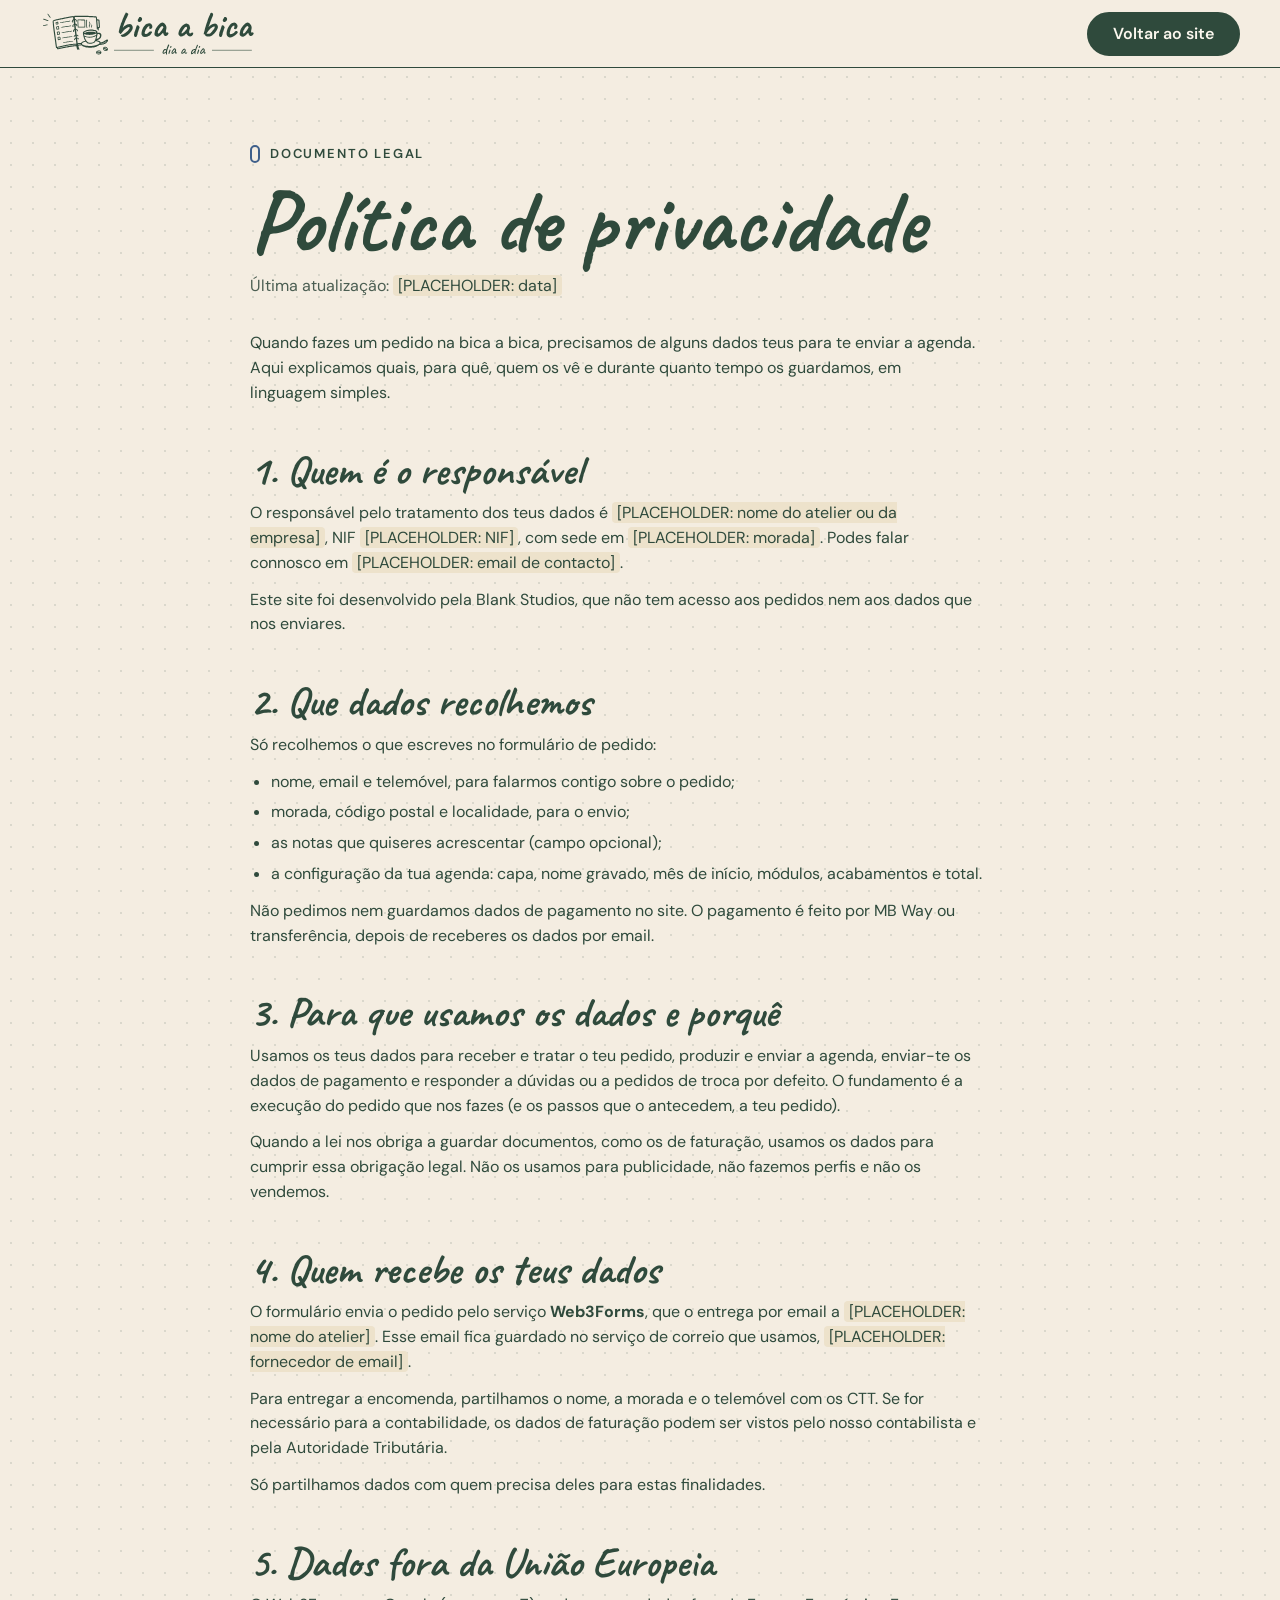
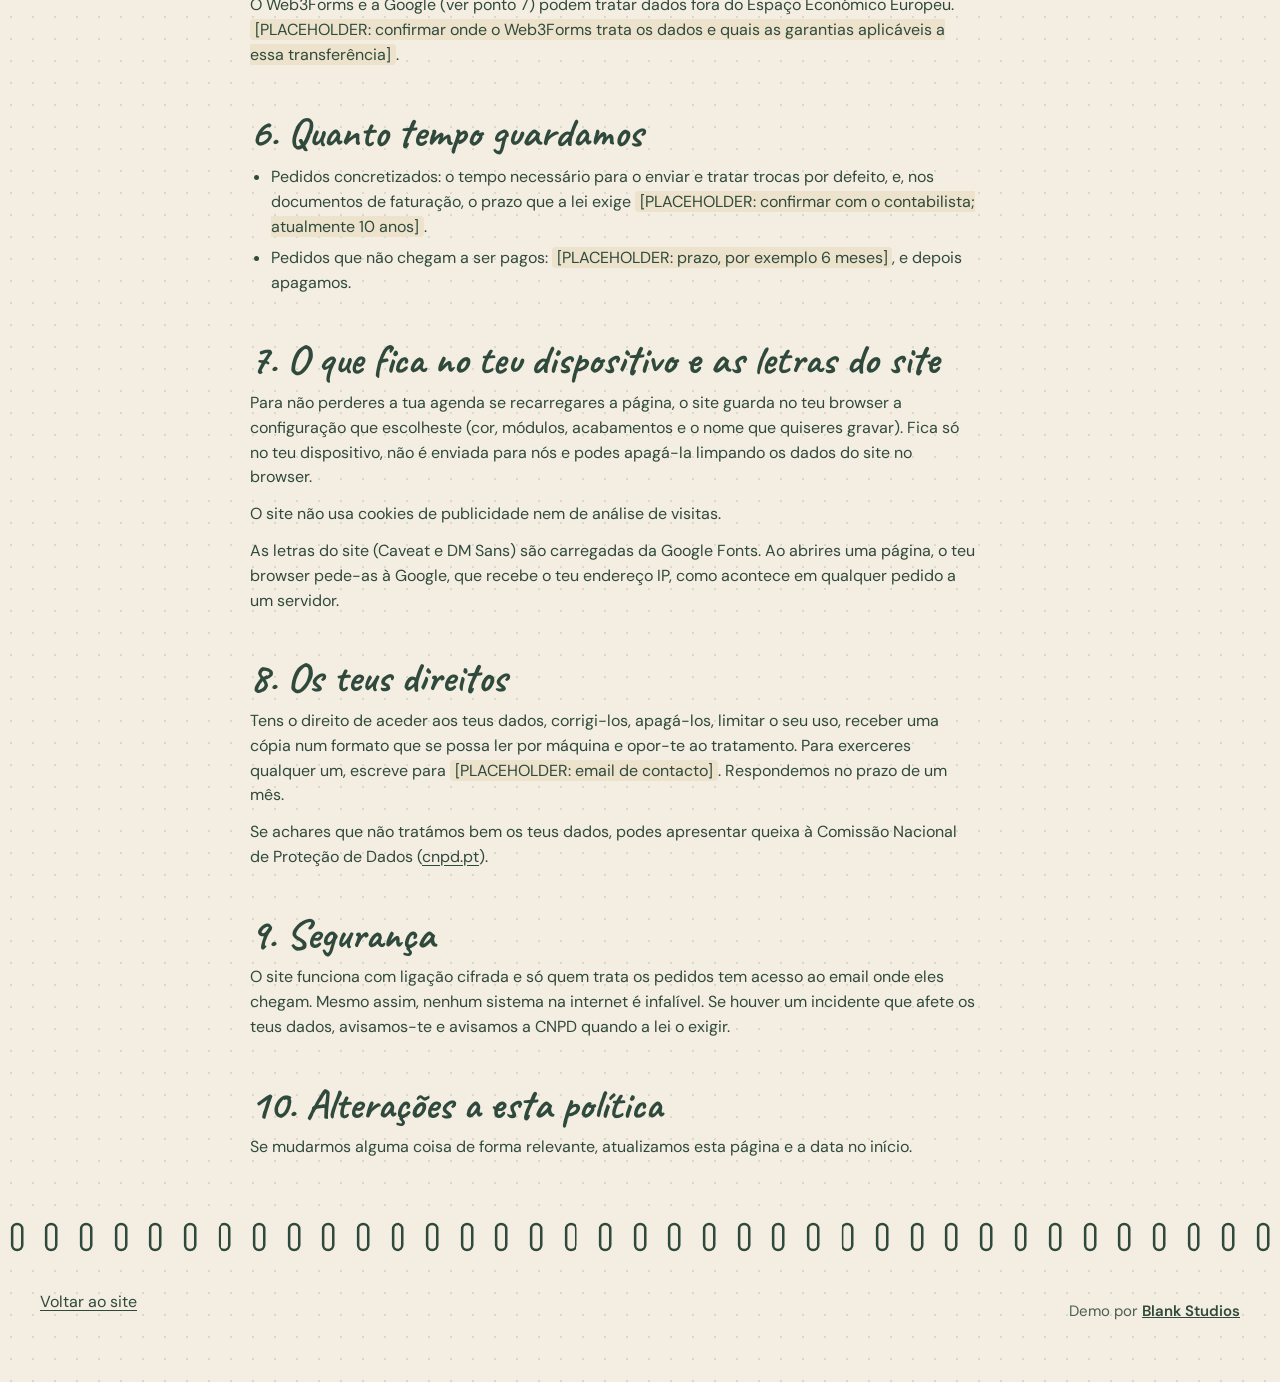
==== privacidade.html @ 6bd99d53 "Política de privacidade (página própria) e aviso no formulário Co-Authored-By: Claude Sonnet 5.5 <no" ====
<!doctype html>
<html lang="pt-PT">
<head>
  <meta charset="utf-8">
  <meta name="viewport" content="width=device-width, initial-scale=1">
  <title>Política de privacidade — bica a bica</title>
  <meta name="description" content="Como a bica a bica trata os teus dados pessoais quando fazes um pedido.">
  <meta name="theme-color" content="#F4EDE1">
  <link rel="icon" href="assets/favicon.svg" type="image/svg+xml">
  <link rel="preconnect" href="https://fonts.googleapis.com">
  <link rel="preconnect" href="https://fonts.gstatic.com" crossorigin>
  <link href="https://fonts.googleapis.com/css2?family=Caveat:wght@500;600;700&family=DM+Sans:wght@400;500;600;700&display=swap" rel="stylesheet">
  <link rel="stylesheet" href="styles.css">
</head>
<body>
  <a class="skip" href="#main">Saltar para o conteúdo</a>

  <header class="nav">
    <div class="wrap nav__in">
      <a class="logo" href="index.html" aria-label="bica a bica, página inicial"><img class="logo__img" src="assets/logo-horizontal.svg" alt="" width="215" height="56"><span class="logo__text" aria-hidden="true">bica a bica</span></a>
      <a class="btn btn--ink nav__cta" href="index.html" style="margin-left:auto">Voltar ao site</a>
    </div>
  </header>

  <main id="main" class="wrap doc">
    <p class="kicker">Documento legal</p>
    <h1>Política de privacidade</h1>
    <p class="meta">Última atualização: <mark class="ph">[PLACEHOLDER: data]</mark></p>

    <p>Quando fazes um pedido na bica a bica, precisamos de alguns dados teus para te enviar a agenda. Aqui explicamos quais, para quê, quem os vê e durante quanto tempo os guardamos, em linguagem simples.</p>

    <h2>1. Quem é o responsável</h2>
    <p>O responsável pelo tratamento dos teus dados é <mark class="ph">[PLACEHOLDER: nome do atelier ou da empresa]</mark>, NIF <mark class="ph">[PLACEHOLDER: NIF]</mark>, com sede em <mark class="ph">[PLACEHOLDER: morada]</mark>. Podes falar connosco em <mark class="ph">[PLACEHOLDER: email de contacto]</mark>.</p>
    <p>Este site foi desenvolvido pela Blank Studios, que não tem acesso aos pedidos nem aos dados que nos enviares.</p>

    <h2>2. Que dados recolhemos</h2>
    <p>Só recolhemos o que escreves no formulário de pedido:</p>
    <ul>
      <li>nome, email e telemóvel, para falarmos contigo sobre o pedido;</li>
      <li>morada, código postal e localidade, para o envio;</li>
      <li>as notas que quiseres acrescentar (campo opcional);</li>
      <li>a configuração da tua agenda: capa, nome gravado, mês de início, módulos, acabamentos e total.</li>
    </ul>
    <p>Não pedimos nem guardamos dados de pagamento no site. O pagamento é feito por MB Way ou transferência, depois de receberes os dados por email.</p>

    <h2>3. Para que usamos os dados e porquê</h2>
    <p>Usamos os teus dados para receber e tratar o teu pedido, produzir e enviar a agenda, enviar-te os dados de pagamento e responder a dúvidas ou a pedidos de troca por defeito. O fundamento é a execução do pedido que nos fazes (e os passos que o antecedem, a teu pedido).</p>
    <p>Quando a lei nos obriga a guardar documentos, como os de faturação, usamos os dados para cumprir essa obrigação legal. Não os usamos para publicidade, não fazemos perfis e não os vendemos.</p>

    <h2>4. Quem recebe os teus dados</h2>
    <p>O formulário envia o pedido pelo serviço <strong>Web3Forms</strong>, que o entrega por email a <mark class="ph">[PLACEHOLDER: nome do atelier]</mark>. Esse email fica guardado no serviço de correio que usamos, <mark class="ph">[PLACEHOLDER: fornecedor de email]</mark>.</p>
    <p>Para entregar a encomenda, partilhamos o nome, a morada e o telemóvel com os CTT. Se for necessário para a contabilidade, os dados de faturação podem ser vistos pelo nosso contabilista e pela Autoridade Tributária.</p>
    <p>Só partilhamos dados com quem precisa deles para estas finalidades.</p>

    <h2>5. Dados fora da União Europeia</h2>
    <p>O Web3Forms e a Google (ver ponto 7) podem tratar dados fora do Espaço Económico Europeu. <mark class="ph">[PLACEHOLDER: confirmar onde o Web3Forms trata os dados e quais as garantias aplicáveis a essa transferência]</mark>.</p>

    <h2>6. Quanto tempo guardamos</h2>
    <ul>
      <li>Pedidos concretizados: o tempo necessário para o enviar e tratar trocas por defeito, e, nos documentos de faturação, o prazo que a lei exige <mark class="ph">[PLACEHOLDER: confirmar com o contabilista; atualmente 10 anos]</mark>.</li>
      <li>Pedidos que não chegam a ser pagos: <mark class="ph">[PLACEHOLDER: prazo, por exemplo 6 meses]</mark>, e depois apagamos.</li>
    </ul>

    <h2>7. O que fica no teu dispositivo e as letras do site</h2>
    <p>Para não perderes a tua agenda se recarregares a página, o site guarda no teu browser a configuração que escolheste (cor, módulos, acabamentos e o nome que quiseres gravar). Fica só no teu dispositivo, não é enviada para nós e podes apagá-la limpando os dados do site no browser.</p>
    <p>O site não usa cookies de publicidade nem de análise de visitas.</p>
    <p>As letras do site (Caveat e DM Sans) são carregadas da Google Fonts. Ao abrires uma página, o teu browser pede-as à Google, que recebe o teu endereço IP, como acontece em qualquer pedido a um servidor.</p>

    <h2>8. Os teus direitos</h2>
    <p>Tens o direito de aceder aos teus dados, corrigi-los, apagá-los, limitar o seu uso, receber uma cópia num formato que se possa ler por máquina e opor-te ao tratamento. Para exerceres qualquer um, escreve para <mark class="ph">[PLACEHOLDER: email de contacto]</mark>. Respondemos no prazo de um mês.</p>
    <p>Se achares que não tratámos bem os teus dados, podes apresentar queixa à Comissão Nacional de Proteção de Dados (<a href="https://www.cnpd.pt" target="_blank" rel="noopener">cnpd.pt</a>).</p>

    <h2>9. Segurança</h2>
    <p>O site funciona com ligação cifrada e só quem trata os pedidos tem acesso ao email onde eles chegam. Mesmo assim, nenhum sistema na internet é infalível. Se houver um incidente que afete os teus dados, avisamos-te e avisamos a CNPD quando a lei o exigir.</p>

    <h2>10. Alterações a esta política</h2>
    <p>Se mudarmos alguma coisa de forma relevante, atualizamos esta página e a data no início.</p>
  </main>

  <footer class="footer">
    <div class="wrap footer__in" style="grid-template-columns:1fr auto">
      <a class="link" href="index.html">Voltar ao site</a>
      <p class="footer__credit">Demo por <a href="https://blankstudios.pt" target="_blank" rel="noopener">Blank Studios</a></p>
    </div>
  </footer>
</body>
</html>
---- styles.css ----
/* bica a bica — agendas que se montam, dia a dia. Demo por Blank Studios. */

/* Identidade: creme, verde garrafa, azul azulejo e castanhos. Caveat nos títulos, DM Sans no texto. */
:root {
  --bg: #F4EDE1;        /* creme */
  --paper: #FBF7EE;
  --ink: #2F4A3C;       /* verde garrafa */
  --accent: #C9B99A;    /* bege caqui (fundos com texto escuro) */
  --deep: #3E5F8A;      /* azul azulejo (texto e destaques) */
  --soft: #E9DFCB;
  --sky: #D5DFE9;
  --mint: #DAE3D3;
  --butter: #EDE2CB;
  --sage: #E3E8D8;
  --muted: #4B5E52;
  --focus: var(--ink);
  --radius: 28px;
  --nav-h: 68px;
  --font-display: "Caveat", "Segoe Script", "Bradley Hand", cursive;
  --font-body: "DM Sans", system-ui, -apple-system, "Segoe UI", sans-serif;
  --font-num: "DM Sans", system-ui, sans-serif;
  /* argola: motivo repetido nos separadores e cartões */
  --ring-tile: url("data:image/svg+xml,%3Csvg xmlns='http://www.w3.org/2000/svg' width='34' height='30' viewBox='0 0 34 30'%3E%3Crect x='12' y='2' width='10' height='26' rx='5' fill='none' stroke='%232F4A3C' stroke-width='2.5'/%3E%3C/svg%3E");
  /* coração desenhado à mão */
  --heart: url("data:image/svg+xml,%3Csvg xmlns='http://www.w3.org/2000/svg' viewBox='0 0 24 24' fill='none' stroke='%233E5F8A' stroke-width='2' stroke-linecap='round' stroke-linejoin='round'%3E%3Cpath d='M12 20.5C5 15.5 3 11.5 3 8.6 3 6 5 4.2 7.4 4.2c1.9 0 3.6 1 4.6 2.7 1-1.7 2.7-2.7 4.6-2.7C19 4.2 21 6 21 8.6c0 2.9-2 6.9-9 11.9z'/%3E%3C/svg%3E");
  --heart-light: url("data:image/svg+xml,%3Csvg xmlns='http://www.w3.org/2000/svg' viewBox='0 0 24 24' fill='none' stroke='%23C9B99A' stroke-width='2' stroke-linecap='round' stroke-linejoin='round'%3E%3Cpath d='M12 20.5C5 15.5 3 11.5 3 8.6 3 6 5 4.2 7.4 4.2c1.9 0 3.6 1 4.6 2.7 1-1.7 2.7-2.7 4.6-2.7C19 4.2 21 6 21 8.6c0 2.9-2 6.9-9 11.9z'/%3E%3C/svg%3E");
  color-scheme: light;
}

*, *::before, *::after { box-sizing: border-box; }
[hidden] { display: none !important; }
html { scroll-behavior: smooth; scroll-padding-top: calc(var(--nav-h) + 12px); -webkit-text-size-adjust: 100%; }
body {
  margin: 0; background-color: var(--bg); background-image: radial-gradient(rgba(47, 74, 60, .13) 1.1px, transparent 1.5px); background-size: 22px 22px; color: var(--ink);
  font: 400 1rem/1.55 var(--font-body); overflow-x: clip;
}
h1, h2, h3, h4, p { margin: 0; }
h1, h2, h3 { font-family: var(--font-display); font-weight: 700; letter-spacing: 0; line-height: 1; text-wrap: balance; }
h2 em { font-style: normal; color: var(--deep); }
ul, ol { margin: 0; padding: 0; list-style: none; }
a { color: inherit; }
button, input, textarea { font: inherit; color: inherit; }
button { cursor: pointer; }

:focus-visible { outline: 3px solid var(--focus); outline-offset: 3px; border-radius: 6px; }

.wrap { width: min(1200px, 100% - 48px); margin-inline: auto; }
.section { padding-block: clamp(56px, 9vw, 112px); }
.section-head { margin-bottom: clamp(28px, 4vw, 48px); display: grid; gap: 14px; }
h2 { font-size: clamp(3rem, 7.4vw, 6rem); }
.kicker { font: 600 0.8125rem/1 var(--font-body); letter-spacing: 0.14em; text-transform: uppercase; display: flex; align-items: center; gap: 10px; }
.kicker::before { content: ""; width: 10px; height: 18px; border: 2px solid var(--deep); border-radius: 6px; }
.lead { font-size: clamp(1.0625rem, 1.6vw, 1.25rem); max-width: 34em; color: var(--muted); }
.lead--sm { font-size: 1.0625rem; }
.fine { font-size: 0.875rem; color: var(--muted); }
.noscript { padding: 16px 0; }

.skip { position: absolute; left: 16px; top: -60px; background: var(--ink); color: var(--paper); padding: 12px 16px; border-radius: 10px; z-index: 100; }
.skip:focus { top: 12px; }

/* ---------- Botões ---------- */
.btn {
  display: inline-flex; align-items: center; justify-content: center; gap: 8px;
  min-height: 48px; padding: 0 24px; border-radius: 999px; border: 2px solid var(--ink);
  font: 600 1rem/1 var(--font-body); text-decoration: none; text-align: center;
  transition: background-color .2s, color .2s, transform .2s;
}
.btn--ink { background: var(--ink); color: var(--paper); box-shadow: 4px 4px 0 var(--accent); }
.btn--ink:hover { background: var(--deep); color: var(--paper); box-shadow: 4px 4px 0 var(--ink); }
.btn--line { background: var(--paper); color: var(--ink); box-shadow: 4px 4px 0 var(--sky); }
.btn--line:hover { background: var(--sky); color: var(--ink); }
.btn--accent { background: var(--accent); color: var(--ink); border-color: var(--paper); box-shadow: 4px 4px 0 var(--deep); }
.btn--accent:hover { background: var(--paper); }
.nav .btn { box-shadow: none; }
.btn--block { width: 100%; }
.btn:disabled { opacity: 0.4; cursor: not-allowed; box-shadow: none; }
.btn:active:not(:disabled) { transform: translate(3px, 3px); box-shadow: none; }
.link { background: none; border: 0; padding: 0; text-decoration: underline; text-underline-offset: 3px; min-height: 44px; }

/* ---------- Nav ---------- */
.nav { position: sticky; top: 0; z-index: 30; height: var(--nav-h); background: rgba(244, 237, 225, .94); backdrop-filter: blur(8px); border-bottom: 1.5px solid var(--ink); }
.nav__in { height: 100%; display: flex; align-items: center; gap: 16px; }
.logo { font: 700 2.1rem/1 var(--font-display); text-decoration: none; display: inline-flex; align-items: center; min-height: 44px; }
.logo__img { height: 56px; width: auto; display: block; }
.footer .logo__img { height: 64px; }
.logo__text { display: none; align-items: center; white-space: nowrap; }
.nav .nav__cta2 { display: none; }
.nav__links { display: flex; gap: 4px; margin-left: auto; }
.nav__links a { padding: 10px 14px; border-radius: 999px; text-decoration: none; font-weight: 500; min-height: 44px; display: inline-flex; align-items: center; }
.nav__links a:hover { background: var(--soft); }
.nav__toggle { display: none; margin-left: auto; min-height: 44px; padding: 0 18px; }
.nav__cta { min-height: 44px; white-space: nowrap; }

/* ---------- Hero ---------- */
.hero { display: grid; grid-template-columns: 1.05fr 0.95fr; gap: clamp(24px, 5vw, 64px); align-items: center; padding-block: clamp(40px, 7vw, 88px); }
.hero__copy { display: grid; gap: 22px; justify-items: start; }
.hero h1 { font-size: clamp(3.8rem, 10.5vw, 8.2rem); line-height: 0.9; }
.hero mark { background: var(--accent); color: var(--ink); padding: 0 0.1em 0.04em; border-radius: 0.16em; display: inline-block; transform: rotate(-1.6deg); }
.tagline { font: 700 clamp(1.7rem, 3vw, 2.2rem)/1.1 var(--font-display); color: var(--deep); display: flex; align-items: center; gap: 8px; }
.tagline svg { width: 28px; height: 28px; flex: none; fill: none; stroke: var(--deep); stroke-width: 1.8; stroke-linecap: round; stroke-linejoin: round; }
.cta-row { display: flex; flex-wrap: wrap; gap: 12px; }
.hero__stage { display: grid; gap: 10px; justify-items: center; }
.hero__swatches { display: flex; gap: 4px; }
.dot { width: 44px; height: 44px; padding: 0; border: 0; background: none; position: relative; border-radius: 50%; }
.dot::before { content: ""; position: absolute; inset: 7px; border-radius: 50%; background: var(--c); border: 1.5px solid var(--ink); transition: transform .15s; }
.dot--flor::before, .swatch__dot--flor { background-image: radial-gradient(#F4EDE1 1.7px, transparent 2.1px); background-size: 9px 9px; }
.dot:hover::before { transform: scale(1.12); }
.dot[aria-pressed="true"]::before { box-shadow: 0 0 0 3px var(--bg), 0 0 0 5px var(--ink); }
.hero__art { position: relative; width: 100%; max-width: 500px; margin-inline: auto; aspect-ratio: 1 / 1.08; display: grid; place-items: center; overflow: clip; }
.hero__disc { position: absolute; inset: 4% 2% 8% 2%; background: var(--soft); border-radius: 50%; }
.hero__agenda { position: relative; width: 82%; transform: rotate(-3deg); filter: drop-shadow(10px 14px 0 rgba(47, 74, 60, .14)); }
.sticker { position: absolute; bottom: 0; right: 0; width: clamp(108px, 27%, 150px); animation: spin 22s linear infinite; }
.sticker text { font: 700 17px var(--font-display); fill: var(--ink); letter-spacing: 0.08em; }
@keyframes spin { to { transform: rotate(360deg); } }

.doodle { position: absolute; width: var(--s, 32px); height: var(--s, 32px); fill: none; stroke: var(--ink); stroke-width: 1.7; stroke-linecap: round; stroke-linejoin: round; animation: bob 4s ease-in-out infinite; }
@keyframes bob { 50% { transform: translateY(-6px) rotate(6deg); } }
.hand { font: 700 2rem/1 var(--font-display); color: var(--deep); display: inline-flex; align-items: flex-end; gap: 6px; }
.hand svg { width: 40px; height: 34px; flex: none; fill: none; stroke: var(--deep); stroke-width: 2.2; stroke-linecap: round; stroke-linejoin: round; }
.section-head h2::after, .refill h2::after { content: ""; display: inline-block; width: .34em; height: .34em; margin-left: .12em; vertical-align: .5em; background: var(--heart) center / contain no-repeat; }
.refill h2::after { background-image: var(--heart-light); }

/* ---------- Marquee ---------- */
.marquee { background: var(--ink); overflow: hidden; padding-block: 22px; border-block: 1.5px solid var(--ink); }
.marquee__track { display: flex; width: max-content; animation: scroll 32s linear infinite; }
.marquee:hover .marquee__track { animation-play-state: paused; }
.marquee ul { display: flex; flex-shrink: 0; gap: 14px; padding-right: 14px; }
.marquee li {
  font: 700 clamp(1.9rem, 3.8vw, 2.7rem)/1 var(--font-display); text-transform: lowercase;
  padding: 10px 30px 14px 24px; border-radius: 6px 20px 20px 6px; background: var(--t, #fff); color: var(--ink);
}
.marquee li:nth-child(1) { --t: #3E5F8A; color: var(--bg); }
.marquee li:nth-child(2) { --t: #C9B99A; }
.marquee li:nth-child(3) { --t: #4A3426; color: var(--bg); }
.marquee li:nth-child(4) { --t: #A9B79C; }
.marquee li:nth-child(5) { --t: #ABBBC7; }
.marquee li:nth-child(6) { --t: #2F4A3C; color: var(--bg); box-shadow: inset 0 0 0 2px var(--bg); }
.marquee li:nth-child(7) { --t: #7F6048; color: var(--bg); }
@keyframes scroll { to { transform: translateX(-50%); } }

/* ---------- Folhas com argolas (motivo repetido) ---------- */
.sheet { position: relative; background: var(--paper); border: 1.5px solid var(--ink); border-radius: var(--radius); padding: 44px 28px 28px; }
.sheet::before { content: ""; position: absolute; left: 20px; right: 20px; top: -15px; height: 30px; background: var(--ring-tile) center / 34px 30px; background-repeat: space no-repeat; }
.steps { display: grid; grid-template-columns: repeat(3, 1fr); gap: 36px 24px; padding-top: 14px; }
.steps .num { font: 700 5.2rem/0.9 var(--font-display); display: block; margin-bottom: 12px; }
.steps h3 { font-size: 2.4rem; margin-bottom: 10px; }
.steps p { color: var(--ink); }
.steps .sheet:nth-child(1) { background: var(--sky); }
.steps .sheet:nth-child(2) { background: var(--mint); }
.steps .sheet:nth-child(3) { background: var(--butter); }
.sets .sheet:nth-child(1) { background: var(--butter); }
.sets .sheet:nth-child(2) { background: var(--sage); }
.sets .sheet:nth-child(3) { background: var(--sky); }

/* ---------- Construtor ---------- */
.builder__grid { display: grid; grid-template-columns: minmax(0, 5fr) minmax(0, 7fr); gap: 40px; align-items: start; }
.preview { position: sticky; top: calc(var(--nav-h) + 24px); display: grid; gap: 20px; }
.preview__stage { background: var(--soft); border-radius: var(--radius); padding: 28px 28px 20px; }
.preview__info { display: grid; gap: 6px; }
.spec { font: 700 1.8rem/1.1 var(--font-display); }
.period { font-size: 0.9375rem; color: var(--muted); }
.total { display: flex; align-items: baseline; justify-content: space-between; gap: 16px; border-top: 2px solid var(--ink); margin-top: 10px; padding-top: 10px; }
.total span { font-weight: 600; }
.total strong, .sum-total strong { font: 700 clamp(2.4rem, 4.6vw, 3.2rem)/1 var(--font-num); letter-spacing: -0.03em; }

.panel { background: var(--paper); border: 1.5px solid var(--ink); border-radius: var(--radius); padding: clamp(20px, 3vw, 36px); display: grid; gap: 28px; }
.panel__title { font-size: clamp(2.2rem, 4vw, 3.2rem); outline-offset: 6px; }
.mode { display: grid; grid-template-columns: 1fr 1fr; padding: 4px; background: var(--soft); border-radius: 999px; gap: 4px; }
.mode__btn { min-height: 48px; border: 0; border-radius: 999px; background: transparent; font-weight: 600; transition: background-color .2s, color .2s; }
.mode__btn[aria-pressed="true"] { background: var(--ink); color: var(--paper); }
.mode__btn[aria-pressed="false"]:hover { background: rgba(47, 74, 60, .1); }

.steps-list { counter-reset: step; display: grid; gap: 36px; }
.step { counter-increment: step; display: grid; gap: 14px; }
.step h3 { font-size: 2.1rem; display: flex; align-items: center; gap: 12px; }
.step h3::before { background: var(--sky); content: counter(step, decimal-leading-zero); font-size: 0.9rem; font-family: var(--font-body); font-weight: 600; letter-spacing: 0.06em; padding: 3px 9px; border: 1.5px solid var(--ink); border-radius: 999px; }
.help { color: var(--muted); font-size: 0.9375rem; }
.hint { color: var(--muted); font-size: 0.875rem; font-weight: 400; }

.swatches { display: flex; flex-wrap: wrap; gap: 8px 14px; }
.swatch { position: relative; display: grid; justify-items: center; gap: 6px; min-width: 64px; cursor: pointer; }
.swatch input, .month input { position: absolute; opacity: 0; inset: 0; width: 100%; height: 100%; margin: 0; cursor: pointer; }
.swatch__dot { width: 48px; height: 48px; border-radius: 50%; background-color: var(--c); border: 1.5px solid var(--ink); transition: box-shadow .15s; }
.swatch__name { font-size: 0.8125rem; font-weight: 500; }
.swatch input:checked + .swatch__dot { box-shadow: 0 0 0 3px var(--paper), 0 0 0 5.5px var(--ink); }
.swatch input:focus-visible + .swatch__dot { outline: 3px solid var(--focus); outline-offset: 7px; }

.field { display: grid; gap: 6px; }
label { font-weight: 600; font-size: 0.9375rem; }
input[type="text"], input[type="email"], input[type="tel"], textarea {
  width: 100%; min-height: 48px; padding: 10px 14px; background: var(--bg); border: 1.5px solid var(--ink); border-radius: 12px;
}
textarea { resize: vertical; }
input::placeholder, textarea::placeholder { color: #5C6C61; }
input[aria-invalid="true"] { border-color: #A8200A; border-width: 2.5px; }
.err { color: #A8200A; font-size: 0.875rem; font-weight: 500; min-height: 0; }
.err:empty { display: none; }
.err-summary { background: #F6DDD3; color: #7A1606; padding: 12px 16px; border-radius: 12px; font-weight: 600; }

.months { display: grid; grid-template-columns: repeat(6, 1fr); gap: 8px; }
.month { position: relative; }
.month span { display: grid; place-items: center; min-height: 48px; border: 1.5px solid var(--ink); border-radius: 12px; font-weight: 600; transition: background-color .15s, color .15s; }
.month:hover span { background: var(--soft); }
.month input:checked + span { background: var(--ink); color: var(--paper); }
.month input:focus-visible + span { outline: 3px solid var(--focus); outline-offset: 3px; }

.opts { display: grid; grid-template-columns: 1fr 1fr; gap: 10px; }
.opt {
  display: grid; grid-template-columns: auto 1fr auto; align-items: center; gap: 14px; text-align: left;
  min-height: 72px; padding: 12px 16px 12px 12px; background: var(--paper); border: 1.5px solid var(--ink); border-radius: 16px;
  transition: background-color .2s, color .2s;
}
.opt:not([aria-pressed="true"]):hover { background: var(--soft); }
.opt__tab { width: 14px; align-self: stretch; min-height: 44px; border-radius: 4px 9px 9px 4px; background: var(--tab); border: 1.5px solid var(--ink); }
.opt:not(:has(.opt__tab)) { grid-template-columns: 1fr auto; padding-left: 18px; }
.opt__text { display: grid; gap: 2px; }
.opt__name { font-weight: 600; line-height: 1.25; }
.opt__desc { font-size: 0.8125rem; color: var(--muted); line-height: 1.35; }
.opt__price { font: 700 1.05rem/1 var(--font-num); white-space: nowrap; }
.opt[aria-pressed="true"] { background: var(--ink); color: var(--paper); }
.opt[aria-pressed="true"] .opt__desc { color: #DCD3BF; }
.opt[aria-pressed="true"] .opt__tab { border-color: var(--paper); }

.summary { display: grid; gap: 14px; border-top: 2px solid var(--ink); padding-top: 24px; }
.summary h3, .order-sum__title { font: 700 2.1rem/1 var(--font-display); }
.lines { display: grid; gap: 8px; }
.lines li { display: flex; justify-content: space-between; gap: 16px; padding-bottom: 8px; border-bottom: 1px dashed rgba(47, 74, 60, .4); }
.lines li span:first-child { min-width: 0; overflow-wrap: anywhere; }
.lines li span:last-child { font-weight: 600; white-space: nowrap; }
.lines__empty { color: var(--muted); }
.sum-total { display: flex; align-items: baseline; justify-content: space-between; }
.sum-total span { font-weight: 600; }
.order-sum { display: grid; gap: 14px; padding: 20px; background: var(--bg); border-radius: 16px; }

.form-grid { display: grid; grid-template-columns: 1fr 1fr; gap: 18px; margin-top: 4px; }
.field--wide { grid-column: 1 / -1; }
.form-actions { display: flex; flex-wrap: wrap; gap: 12px; margin-top: 22px; }
#panel-order form { display: grid; gap: 4px; }
.order-text { margin: 0; padding: 20px; background: var(--ink); color: #F4EDE1; border-radius: 16px; font: 400 0.8125rem/1.6 ui-monospace, "SF Mono", Menlo, Consolas, monospace; white-space: pre-wrap; overflow-wrap: anywhere; }
.order-text:focus-visible { outline-color: var(--accent); }

/* ---------- Componente da agenda (SVG) ---------- */
.agenda { display: block; width: 100%; height: auto; overflow: visible; }
.agenda .cover { fill: var(--cover); stroke: transparent; stroke-width: 2; transition: fill .35s, stroke .35s; }
.agenda .flowers { opacity: 0; transition: opacity .35s; }
.agenda .flowers.on { opacity: 1; }
.agenda .spine { fill: var(--spine); transition: fill .35s; }
.agenda .crease { stroke: rgba(0, 0, 0, .22); stroke-width: 1.5; fill: none; }
.agenda .pages { fill: #FFFFFF; stroke: #E3D9C6; stroke-width: 1.5; }
.agenda .pages-edge { stroke: #E3D9C6; stroke-width: 1.5; fill: none; }
.agenda .plaque { transition: opacity .3s; }
.agenda .plaque rect:first-child { fill: #F4EDE1; stroke: var(--ink); stroke-width: 2.2; }
.agenda .plaque rect + rect { fill: none; stroke: var(--ink); stroke-width: 1.2; }
.agenda .plaque text { fill: var(--ink); font: 700 68px var(--font-display); }
.agenda .plaque use { fill: none; stroke: var(--ink); stroke-width: 1.8; stroke-linecap: round; stroke-linejoin: round; }
.agenda .name { fill: var(--on-cover); stroke: var(--cover); stroke-width: 8px; stroke-linejoin: round; paint-order: stroke; font: 700 28px var(--font-display); letter-spacing: 0.02em; transition: opacity .3s; }
.agenda .refill-label { fill: var(--ink); font: 700 42px var(--font-display); opacity: 0; transition: opacity .3s; }
.agenda .elastic { fill: var(--band); opacity: 0; transition: opacity .3s, fill .35s; }
.agenda .elastic.on { opacity: 1; }
.agenda .pocket { fill: rgba(255, 255, 255, .6); stroke: var(--ink); stroke-width: 1.5; opacity: 0; transition: opacity .3s; }
.agenda .pocket.on { opacity: 1; }
.agenda .stickers { opacity: 0; transition: opacity .3s; }
.agenda .stickers.on { opacity: 1; }
.agenda .stickers rect:first-child { fill: #FBF7EE; stroke: var(--ink); stroke-width: 1.5; }
.agenda .stickers use { fill: none; stroke: var(--ink); stroke-width: 1.6; stroke-linecap: round; stroke-linejoin: round; }
.agenda .stickers .stk { fill: #C9B99A; stroke: var(--ink); stroke-width: 1.2; }
.agenda .ring { fill: none; stroke: #A4ABA6; stroke-width: 5; }
.agenda .ring-hi { fill: none; stroke: #F4EDE1; stroke-width: 1.6; }
.agenda .tab { transition: transform .5s cubic-bezier(.2, .9, .25, 1), opacity .3s; }
.agenda .tab text { font: 700 23px var(--font-display); }
.agenda.is-refill .cover { fill: transparent; stroke: var(--ink); stroke-dasharray: 9 8; }
.agenda.is-refill .spine, .agenda.is-refill .crease, .agenda.is-refill .plaque, .agenda.is-refill .flowers, .agenda.is-refill .name { opacity: 0; }
.agenda.is-refill .refill-label { opacity: 1; }

/* ---------- Conjuntos ---------- */
.sets { display: grid; grid-template-columns: repeat(3, 1fr); gap: 40px 24px; padding-top: 14px; }
.set { display: grid; grid-template-rows: auto 1fr auto auto; gap: 20px; }
.set h3 { font-size: 2.9rem; }
.set__list { display: grid; gap: 10px; align-content: start; }
.set__list li { display: flex; align-items: center; gap: 12px; }
.set__tab { flex: none; width: 10px; height: 20px; border-radius: 3px 6px 6px 3px; background: var(--tab); border: 1.5px solid var(--ink); }
.set__tab--fin { background: transparent; border-style: dashed; }
.set__price { display: flex; align-items: baseline; gap: 10px; margin-top: 6px; border-top: 2px solid var(--ink); padding-top: 14px; }
.set__price strong { font: 700 2.4rem/1 var(--font-num); letter-spacing: -0.03em; }
.set__price span { color: var(--muted); font-size: 0.875rem; }

/* ---------- Recargas ---------- */
.refill { --focus: #fff; position: relative; background: var(--ink); color: var(--paper); padding-block: clamp(64px, 10vw, 128px); }
.refill::before { content: ""; position: absolute; left: 0; right: 0; top: -1px; height: 16px; background: radial-gradient(circle at 50% 0, var(--bg) 13px, transparent 13.5px) 0 0 / 30px 16px repeat-x; }
.refill__in > * { min-width: 0; }
.refill__in { display: grid; grid-template-columns: 1.15fr 0.85fr; gap: clamp(32px, 6vw, 80px); align-items: center; }
.refill .kicker::before { border-color: var(--accent); }
.refill h2 { color: var(--paper); margin: 18px 0 22px; font-size: clamp(3.2rem, 7.4vw, 6.4rem); line-height: 0.95; }
.refill h2, .refill .lead { max-width: 14em; }
.refill h2 em { color: var(--accent); }
.refill .lead { color: #DCD3BF; max-width: 30em; margin-bottom: 30px; }
.swap { display: grid; gap: 18px; padding: 28px; border: 1.5px dashed rgba(244, 237, 225, .55); border-radius: var(--radius); }
.swap__row { display: flex; align-items: center; gap: 14px; flex-wrap: wrap; }
.tag { display: inline-flex; align-items: center; gap: 0.3em; min-height: 44px; padding: 0 18px; border-radius: 999px; font: 700 1.5rem/1 var(--font-display); }
.tag--old { border: 1.5px solid #8FA091; color: #DCD3BF; text-decoration: line-through; text-decoration-color: var(--accent); text-decoration-thickness: 2px; }
.tag--new { background: var(--accent); color: var(--ink); }
.tag--cover { border: 1.5px solid var(--paper); }
.swap__arrow { width: 36px; height: 2px; background: var(--paper); position: relative; }
.swap__arrow::after { content: ""; position: absolute; right: 0; top: -5px; width: 10px; height: 10px; border-top: 2px solid var(--paper); border-right: 2px solid var(--paper); transform: rotate(45deg); }
.swap__price { font-size: 1.125rem; }
.swap__price strong { font-family: var(--font-num); font-weight: 700; }
.swap__note { font-size: 0.875rem; color: #DCD3BF; }

/* ---------- FAQ ---------- */
.faq { border-top: 2px solid var(--ink); max-width: 860px; }
.faq details { border-bottom: 1.5px solid var(--ink); }
.faq summary { list-style: none; display: flex; align-items: center; justify-content: space-between; gap: 20px; min-height: 64px; padding-block: 12px; font: 700 clamp(1.7rem, 3.2vw, 2.2rem)/1.1 var(--font-display); cursor: pointer; }
.faq summary::-webkit-details-marker { display: none; }
.faq summary::after { content: "+"; flex: none; width: 36px; height: 36px; display: grid; place-items: center; border: 1.5px solid var(--ink); border-radius: 50%; font: 500 1.4rem/1 var(--font-body); transition: transform .25s, background-color .2s; }
.faq details[open] summary::after { transform: rotate(45deg); background: var(--ink); color: var(--paper); }
.faq details p { padding: 0 56px 22px 0; color: var(--muted); max-width: 40em; }

/* ---------- Rodapé ---------- */
.footer { border-top: 1.5px solid var(--ink); padding-block: 40px 48px; position: relative; }
.footer::before { content: ""; position: absolute; left: 0; right: 0; top: -16px; height: 30px; background: var(--bg) var(--ring-tile) center / 34px 30px; background-repeat: space no-repeat; }
.footer__in { display: grid; grid-template-columns: auto 1fr auto; gap: 24px 40px; align-items: center; padding-top: 12px; }
.footer__links { display: flex; flex-wrap: wrap; gap: 4px 22px; justify-content: center; }
.footer__links a { display: inline-flex; align-items: center; min-height: 44px; text-underline-offset: 3px; }
.footer__credit { font-size: 0.9375rem; color: var(--muted); }
.footer__credit a { color: var(--ink); font-weight: 600; }

dialog { border: 1.5px solid var(--ink); border-radius: var(--radius); background: var(--paper); color: var(--ink); max-width: min(520px, calc(100% - 32px)); padding: 28px; }
dialog::backdrop { background: rgba(47, 74, 60, .6); }
dialog h2 { font-size: 2.8rem; margin-bottom: 14px; }
dialog p { margin-bottom: 22px; color: var(--muted); }

/* ---------- Página de texto legal ---------- */
.doc { max-width: 780px; margin-inline: auto; padding-block: clamp(40px, 6vw, 80px); }
.doc h1 { font-size: clamp(3.4rem, 9vw, 5.6rem); margin: 14px 0 8px; }
.doc .meta { color: var(--muted); margin-bottom: 32px; }
.doc h2 { font-size: clamp(2rem, 4vw, 2.6rem); margin: 44px 0 10px; }
.doc p, .doc li { max-width: 66ch; }
.doc p + p, .doc p + ul, .doc ul + p { margin-top: 12px; }
.doc ul { list-style: disc; padding-left: 1.3em; display: grid; gap: 6px; margin-top: 12px; }
.doc a { text-underline-offset: 3px; }
.ph { background: var(--butter); color: var(--ink); padding: 0 .3em; border-radius: 4px; }
.form-note { margin-top: 18px; }
.form-note a { text-underline-offset: 3px; }

/* ---------- Responsivo ---------- */
@media (max-width: 1240px) {
  .footer__in { grid-template-columns: 1fr; justify-items: start; }
  .footer__links { justify-content: flex-start; }
}
@media (max-width: 900px) {
  .wrap { width: min(1200px, 100% - 32px); }
  .nav__toggle { display: inline-flex; }
  .nav__links { position: absolute; left: 0; right: 0; top: var(--nav-h); margin: 0; padding: 8px 16px 16px; flex-direction: column; background: var(--bg); border-bottom: 1.5px solid var(--ink); display: none; }
  .nav__links.is-open { display: flex; }
  .nav__links a { padding: 12px 8px; font-size: 1.125rem; }

  .hero { grid-template-columns: 1fr; }
  .hero__stage { max-width: 420px; margin-inline: auto; width: 100%; }
  .hero__art { max-width: 420px; }
  .steps, .sets { grid-template-columns: 1fr; }
  .refill__in { grid-template-columns: 1fr; }

  .builder__grid { grid-template-columns: 1fr; gap: 20px; }
  /* Pré-visualização fixa no topo, em formato compacto: agenda à esquerda, resumo à direita */
  .preview { top: var(--nav-h); z-index: 10; grid-template-columns: auto 1fr; align-items: center; gap: 16px; padding: 10px 0; background: var(--bg); border-bottom: 1.5px solid var(--ink); }
  .preview__stage { background: none; padding: 0; }
  .preview .agenda-host { height: min(26vh, 200px); }
  .preview .agenda { height: 100%; width: auto; }
  .preview__info { min-width: 0; }
  .total { margin-top: 4px; padding-top: 6px; flex-wrap: wrap; gap: 0 12px; }
  .total strong { font-size: 2rem; }
  .spec { font-size: 1.4rem; }
  .period { font-size: 0.8125rem; }
  .builder__grid.is-ordering .preview { position: static; border-bottom: 0; }
}
@media (max-width: 600px) {
  .logo__img { display: none; }
  .logo__text { display: inline-flex; }
  .logo { font-size: 1.75rem; }
  .opts, .form-grid { grid-template-columns: 1fr; }
  .months { grid-template-columns: repeat(4, 1fr); }
  .nav__cta { padding: 0 14px; font-size: 0.875rem; }
  .faq details p { padding-right: 0; }
  .swatch { min-width: 56px; }
  .swap { padding: 20px; }
  .swap__row { flex-wrap: nowrap; gap: 8px; }
  .tag { padding: 0 14px; font-size: 1.3rem; }
  .swap__arrow { width: 20px; flex: none; }
  .nav__in { gap: 10px; }
}
@media (max-width: 380px) {
  .swap__row { flex-wrap: wrap; }
  .logo { font-size: 1.5rem; }
  .nav__toggle { padding: 0 12px; font-size: 0.875rem; }
  .nav__cta { display: none; }
  .nav .nav__cta2 { display: inline-flex; margin-top: 8px; }
  .preview { gap: 10px; }
}

/* ---------- Movimento reduzido ---------- */
@media (prefers-reduced-motion: reduce) {
  html { scroll-behavior: auto; }
  *, *::before, *::after { transition-duration: .01ms !important; }
  .sticker, .doodle { animation: none; }
  .marquee__track { animation: none; width: auto; flex-wrap: wrap; justify-content: center; }
  .marquee ul { flex-wrap: wrap; justify-content: center; row-gap: 8px; }
  .marquee ul[aria-hidden="true"] { display: none; }
}
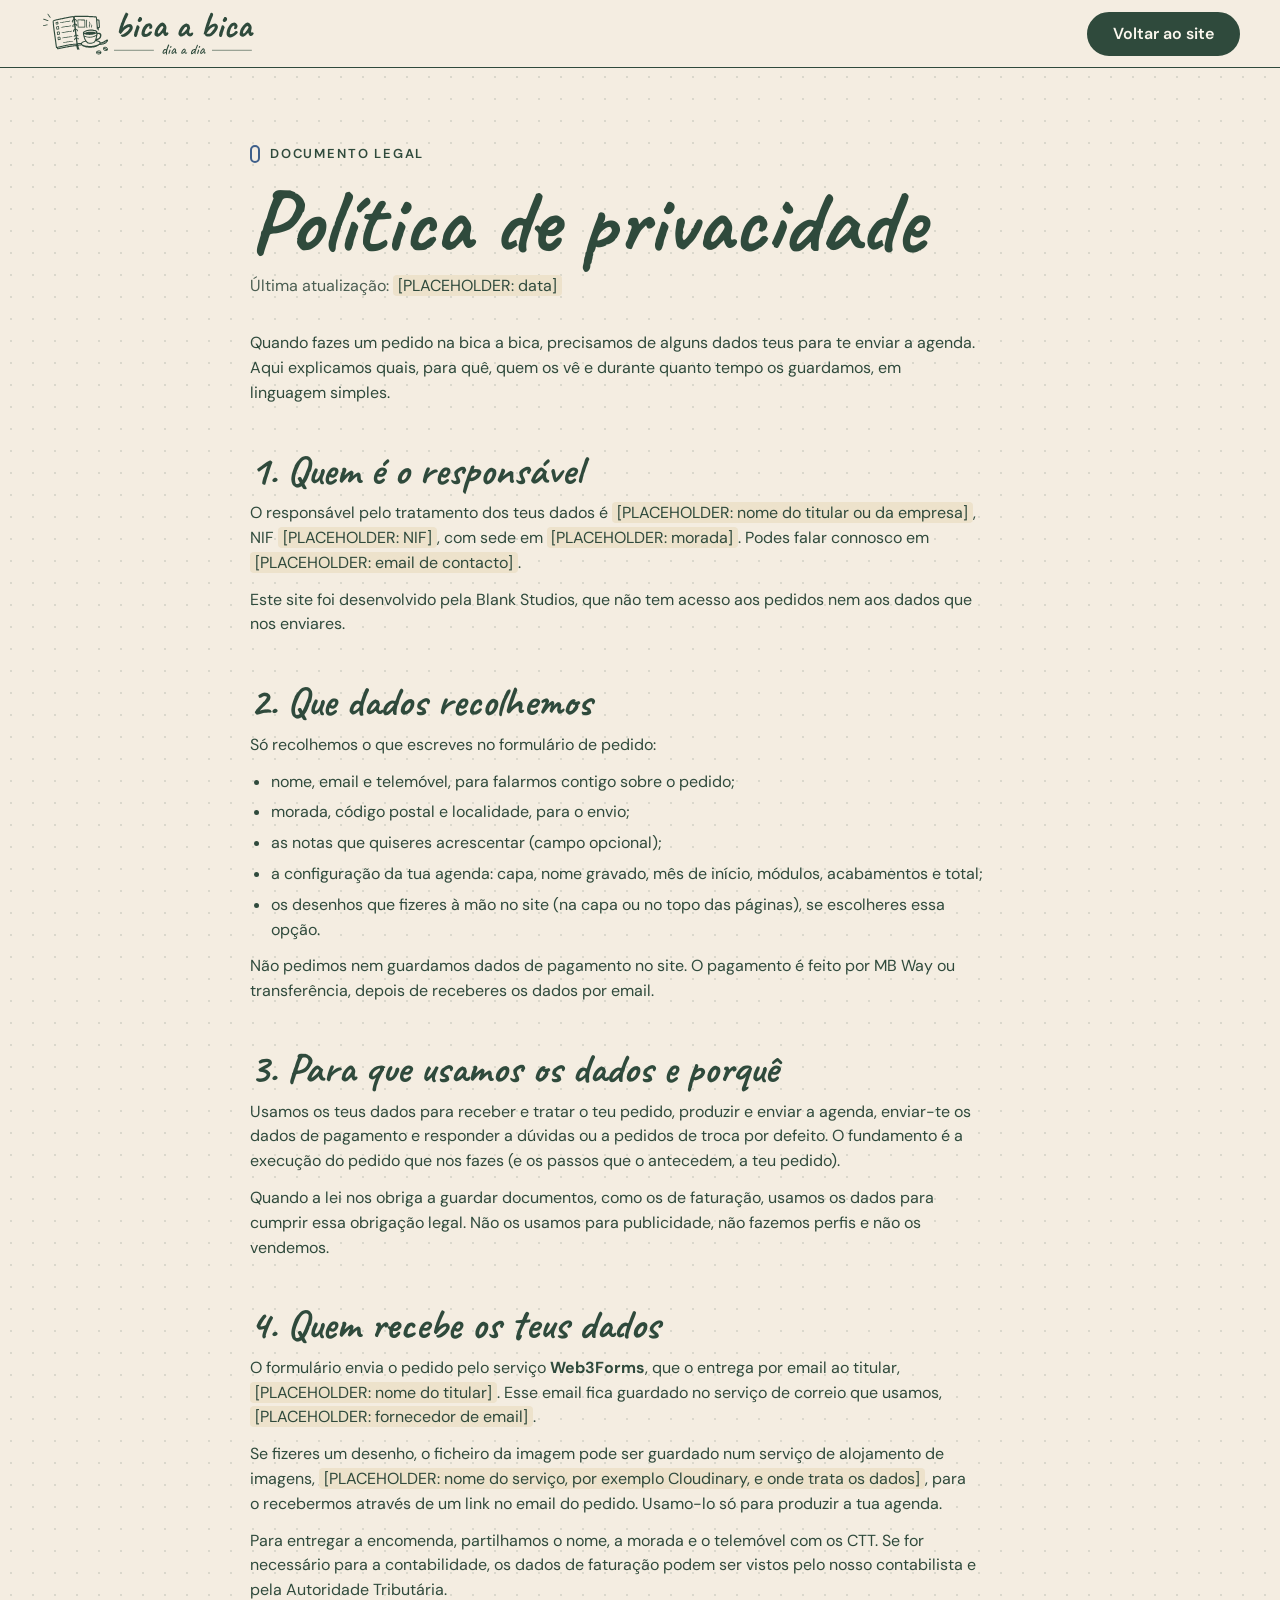
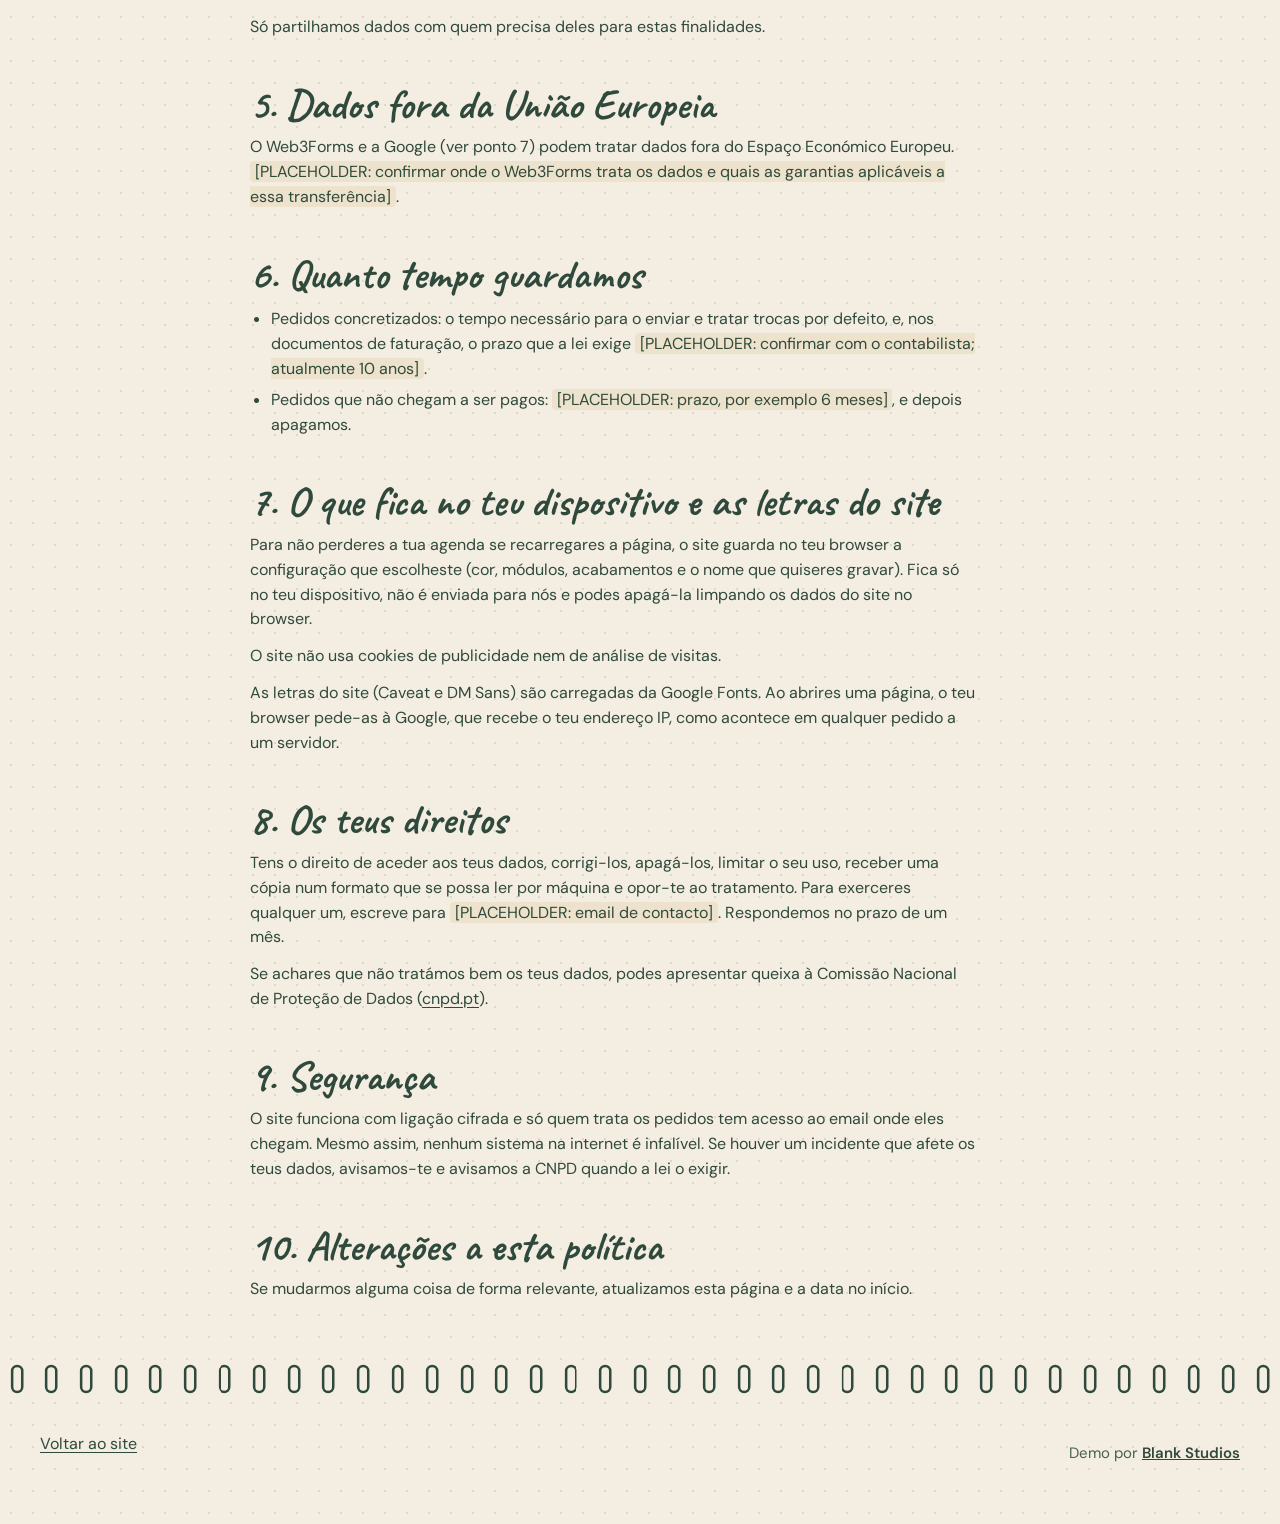
==== commit fda72f33: "Desenho à mão: a cliente desenha a capa e o topo das páginas do diário e do semanal Canvas vetorial " ====
--- a/privacidade.html
+++ b/privacidade.html
@@ -30,7 +30,7 @@
     <p>Quando fazes um pedido na bica a bica, precisamos de alguns dados teus para te enviar a agenda. Aqui explicamos quais, para quê, quem os vê e durante quanto tempo os guardamos, em linguagem simples.</p>
 
     <h2>1. Quem é o responsável</h2>
-    <p>O responsável pelo tratamento dos teus dados é <mark class="ph">[PLACEHOLDER: nome do atelier ou da empresa]</mark>, NIF <mark class="ph">[PLACEHOLDER: NIF]</mark>, com sede em <mark class="ph">[PLACEHOLDER: morada]</mark>. Podes falar connosco em <mark class="ph">[PLACEHOLDER: email de contacto]</mark>.</p>
+    <p>O responsável pelo tratamento dos teus dados é <mark class="ph">[PLACEHOLDER: nome do titular ou da empresa]</mark>, NIF <mark class="ph">[PLACEHOLDER: NIF]</mark>, com sede em <mark class="ph">[PLACEHOLDER: morada]</mark>. Podes falar connosco em <mark class="ph">[PLACEHOLDER: email de contacto]</mark>.</p>
     <p>Este site foi desenvolvido pela Blank Studios, que não tem acesso aos pedidos nem aos dados que nos enviares.</p>
 
     <h2>2. Que dados recolhemos</h2>
@@ -39,7 +39,8 @@
       <li>nome, email e telemóvel, para falarmos contigo sobre o pedido;</li>
       <li>morada, código postal e localidade, para o envio;</li>
       <li>as notas que quiseres acrescentar (campo opcional);</li>
-      <li>a configuração da tua agenda: capa, nome gravado, mês de início, módulos, acabamentos e total.</li>
+      <li>a configuração da tua agenda: capa, nome gravado, mês de início, módulos, acabamentos e total;</li>
+      <li>os desenhos que fizeres à mão no site (na capa ou no topo das páginas), se escolheres essa opção.</li>
     </ul>
     <p>Não pedimos nem guardamos dados de pagamento no site. O pagamento é feito por MB Way ou transferência, depois de receberes os dados por email.</p>
 
@@ -48,7 +49,8 @@
     <p>Quando a lei nos obriga a guardar documentos, como os de faturação, usamos os dados para cumprir essa obrigação legal. Não os usamos para publicidade, não fazemos perfis e não os vendemos.</p>
 
     <h2>4. Quem recebe os teus dados</h2>
-    <p>O formulário envia o pedido pelo serviço <strong>Web3Forms</strong>, que o entrega por email a <mark class="ph">[PLACEHOLDER: nome do atelier]</mark>. Esse email fica guardado no serviço de correio que usamos, <mark class="ph">[PLACEHOLDER: fornecedor de email]</mark>.</p>
+    <p>O formulário envia o pedido pelo serviço <strong>Web3Forms</strong>, que o entrega por email ao titular, <mark class="ph">[PLACEHOLDER: nome do titular]</mark>. Esse email fica guardado no serviço de correio que usamos, <mark class="ph">[PLACEHOLDER: fornecedor de email]</mark>.</p>
+    <p>Se fizeres um desenho, o ficheiro da imagem pode ser guardado num serviço de alojamento de imagens, <mark class="ph">[PLACEHOLDER: nome do serviço, por exemplo Cloudinary, e onde trata os dados]</mark>, para o recebermos através de um link no email do pedido. Usamo-lo só para produzir a tua agenda.</p>
     <p>Para entregar a encomenda, partilhamos o nome, a morada e o telemóvel com os CTT. Se for necessário para a contabilidade, os dados de faturação podem ser vistos pelo nosso contabilista e pela Autoridade Tributária.</p>
     <p>Só partilhamos dados com quem precisa deles para estas finalidades.</p>
 
--- a/styles.css
+++ b/styles.css
@@ -255,8 +255,12 @@
 .agenda .plaque use { fill: none; stroke: var(--ink); stroke-width: 1.8; stroke-linecap: round; stroke-linejoin: round; }
 .agenda .name { fill: var(--on-cover); stroke: var(--cover); stroke-width: 8px; stroke-linejoin: round; paint-order: stroke; font: 700 28px var(--font-display); letter-spacing: 0.02em; transition: opacity .3s; }
 .agenda .refill-label { fill: var(--ink); font: 700 42px var(--font-display); opacity: 0; transition: opacity .3s; }
-.agenda .elastic { fill: var(--band); opacity: 0; transition: opacity .3s, fill .35s; }
-.agenda .elastic.on { opacity: 1; }
+.agenda .pen { opacity: 0; transition: opacity .3s; }
+.agenda .pen.on { opacity: 1; }
+.agenda .pen-body { fill: #F4EDE1; stroke: var(--ink); stroke-width: 1.6; }
+.agenda .pen-tip { fill: #7F6048; stroke: var(--ink); stroke-width: 1.6; stroke-linejoin: round; }
+.agenda .pen-clip { fill: #C9B99A; stroke: var(--ink); stroke-width: 1.2; }
+.agenda .strap { fill: var(--band); stroke: var(--ink); stroke-width: 1.4; transition: fill .35s; }
 .agenda .pocket { fill: rgba(255, 255, 255, .6); stroke: var(--ink); stroke-width: 1.5; opacity: 0; transition: opacity .3s; }
 .agenda .pocket.on { opacity: 1; }
 .agenda .stickers { opacity: 0; transition: opacity .3s; }
@@ -324,10 +328,41 @@
 .footer__credit { font-size: 0.9375rem; color: var(--muted); }
 .footer__credit a { color: var(--ink); font-weight: 600; }
 
-dialog { border: 1.5px solid var(--ink); border-radius: var(--radius); background: var(--paper); color: var(--ink); max-width: min(520px, calc(100% - 32px)); padding: 28px; }
+/* ---------- Desenho à mão ---------- */
+.sr { position: absolute; width: 1px; height: 1px; margin: -1px; padding: 0; overflow: hidden; clip: rect(0 0 0 0); white-space: nowrap; border: 0; }
+.agenda .art { transition: opacity .3s; }
+.agenda.is-refill .art { opacity: 0; }
+.draws { display: grid; gap: 10px; }
+.draw { display: grid; grid-template-columns: auto 1fr auto; gap: 14px; align-items: center; padding: 12px; border: 1.5px solid var(--ink); border-radius: 16px; background: var(--paper); }
+.draw__thumb { display: grid; place-items: center; width: 132px; height: 64px; background: var(--soft); border-radius: 10px; overflow: hidden; }
+.draw--cover .draw__thumb { width: 64px; height: 104px; }
+.draw__thumb svg { max-width: 100%; max-height: 100%; display: block; }
+.draw__empty { width: 34px; height: 34px; fill: none; stroke: var(--muted); stroke-width: 1.6; stroke-linecap: round; stroke-linejoin: round; }
+.draw__text { display: grid; gap: 2px; min-width: 0; }
+.draw__btns { display: grid; justify-items: end; gap: 4px; }
+.draw__btns .btn { min-height: 44px; padding: 0 18px; }
+.downloads { display: grid; gap: 8px; justify-items: start; margin: 10px 0 18px; }
+
+dialog { border: 1.5px solid var(--ink); border-radius: var(--radius); background: var(--paper); color: var(--ink); padding: 20px; }
 dialog::backdrop { background: rgba(47, 74, 60, .6); }
-dialog h2 { font-size: 2.8rem; margin-bottom: 14px; }
-dialog p { margin-bottom: 22px; color: var(--muted); }
+.draw-dlg { width: min(96vw, 600px); max-height: 94vh; overflow: auto; }
+.draw-dlg[open] { display: grid; grid-auto-rows: max-content; align-content: start; gap: 12px; }
+.draw-dlg h3 { font-size: 2.2rem; }
+.draw__stage { position: relative; justify-self: center; align-self: start; width: min(100%, calc(min(46vh, 460px) * var(--aspect, .56))); aspect-ratio: var(--aspect, .56); background: var(--stage-bg, #fff); border: 1.5px solid var(--ink); border-radius: 12px; overflow: hidden; }
+.draw__stage canvas { position: absolute; inset: 0; width: 100%; height: 100%; display: block; touch-action: none; cursor: crosshair; }
+.draw__guide { position: absolute; left: 19.2%; top: 34.1%; width: 67.2%; height: 24.2%; border: 2px dashed var(--guide, #888); border-radius: 10px; display: grid; place-items: center; pointer-events: none; color: var(--guide, #888); font: 700 1.1rem/1 var(--font-display); opacity: .85; }
+.draw__stage[data-kind="page"] .draw__guide { display: none; }
+.draw__tools { display: grid; gap: 8px; }
+.tools-row { display: flex; flex-wrap: wrap; gap: 8px; align-items: center; border: 0; padding: 0; margin: 0; min-width: 0; }
+.chip, .pcolor { position: relative; display: inline-grid; }
+.chip input, .pcolor input { position: absolute; opacity: 0; inset: 0; width: 100%; height: 100%; margin: 0; cursor: pointer; }
+.chip span { display: grid; place-items: center; min-height: 44px; padding: 0 16px; border: 1.5px solid var(--ink); border-radius: 999px; font-weight: 600; }
+.chip input:checked + span { background: var(--ink); color: var(--paper); }
+.pcolor { width: 44px; height: 44px; }
+.pcolor span { width: 32px; height: 32px; margin: 6px; border-radius: 50%; background: var(--c); border: 1.5px solid var(--ink); }
+.pcolor input:checked + span { box-shadow: 0 0 0 3px var(--paper), 0 0 0 5px var(--ink); }
+.chip input:focus-visible + span, .pcolor input:focus-visible + span { outline: 3px solid var(--focus); outline-offset: 3px; }
+.draw__actions { display: flex; gap: 12px; flex-wrap: wrap; justify-content: flex-end; position: sticky; bottom: -20px; margin: 0 -20px -20px; padding: 12px 20px 20px; background: var(--paper); border-top: 1px solid rgba(47, 74, 60, .18); }
 
 /* ---------- Página de texto legal ---------- */
 .doc { max-width: 780px; margin-inline: auto; padding-block: clamp(40px, 6vw, 80px); }
@@ -339,8 +374,10 @@
 .doc ul { list-style: disc; padding-left: 1.3em; display: grid; gap: 6px; margin-top: 12px; }
 .doc a { text-underline-offset: 3px; }
 .ph { background: var(--butter); color: var(--ink); padding: 0 .3em; border-radius: 4px; }
-.form-note { margin-top: 18px; }
-.form-note a { text-underline-offset: 3px; }
+.check { display: flex; align-items: flex-start; gap: 12px; min-height: 44px; margin-top: 18px; font-weight: 400; font-size: 0.9375rem; cursor: pointer; }
+.check input { width: 24px; height: 24px; flex: none; margin: 0; accent-color: var(--ink); }
+.check input[aria-invalid="true"] { outline: 3px solid #A8200A; outline-offset: 2px; }
+.check a { text-underline-offset: 3px; }
 
 /* ---------- Responsivo ---------- */
 @media (max-width: 1240px) {
@@ -387,6 +424,13 @@
   .tag { padding: 0 14px; font-size: 1.3rem; }
   .swap__arrow { width: 20px; flex: none; }
   .nav__in { gap: 10px; }
+  .draw-dlg { padding: 16px; }
+  .draw__actions { flex-wrap: nowrap; bottom: -16px; margin: 0 -16px -16px; padding: 10px 16px 16px; }
+  .draw__actions .btn { flex: 1; padding: 0 10px; }
+  .draw__stage { width: min(100%, calc(min(36vh, 460px) * var(--aspect, .56))); }
+  .draw { grid-template-columns: auto 1fr; }
+  .draw__btns { grid-column: 1 / -1; display: flex; flex-wrap: wrap; align-items: center; gap: 10px; }
+  .draw__btns .opt__price { order: -1; margin-right: auto; }
 }
 @media (max-width: 380px) {
   .swap__row { flex-wrap: wrap; }
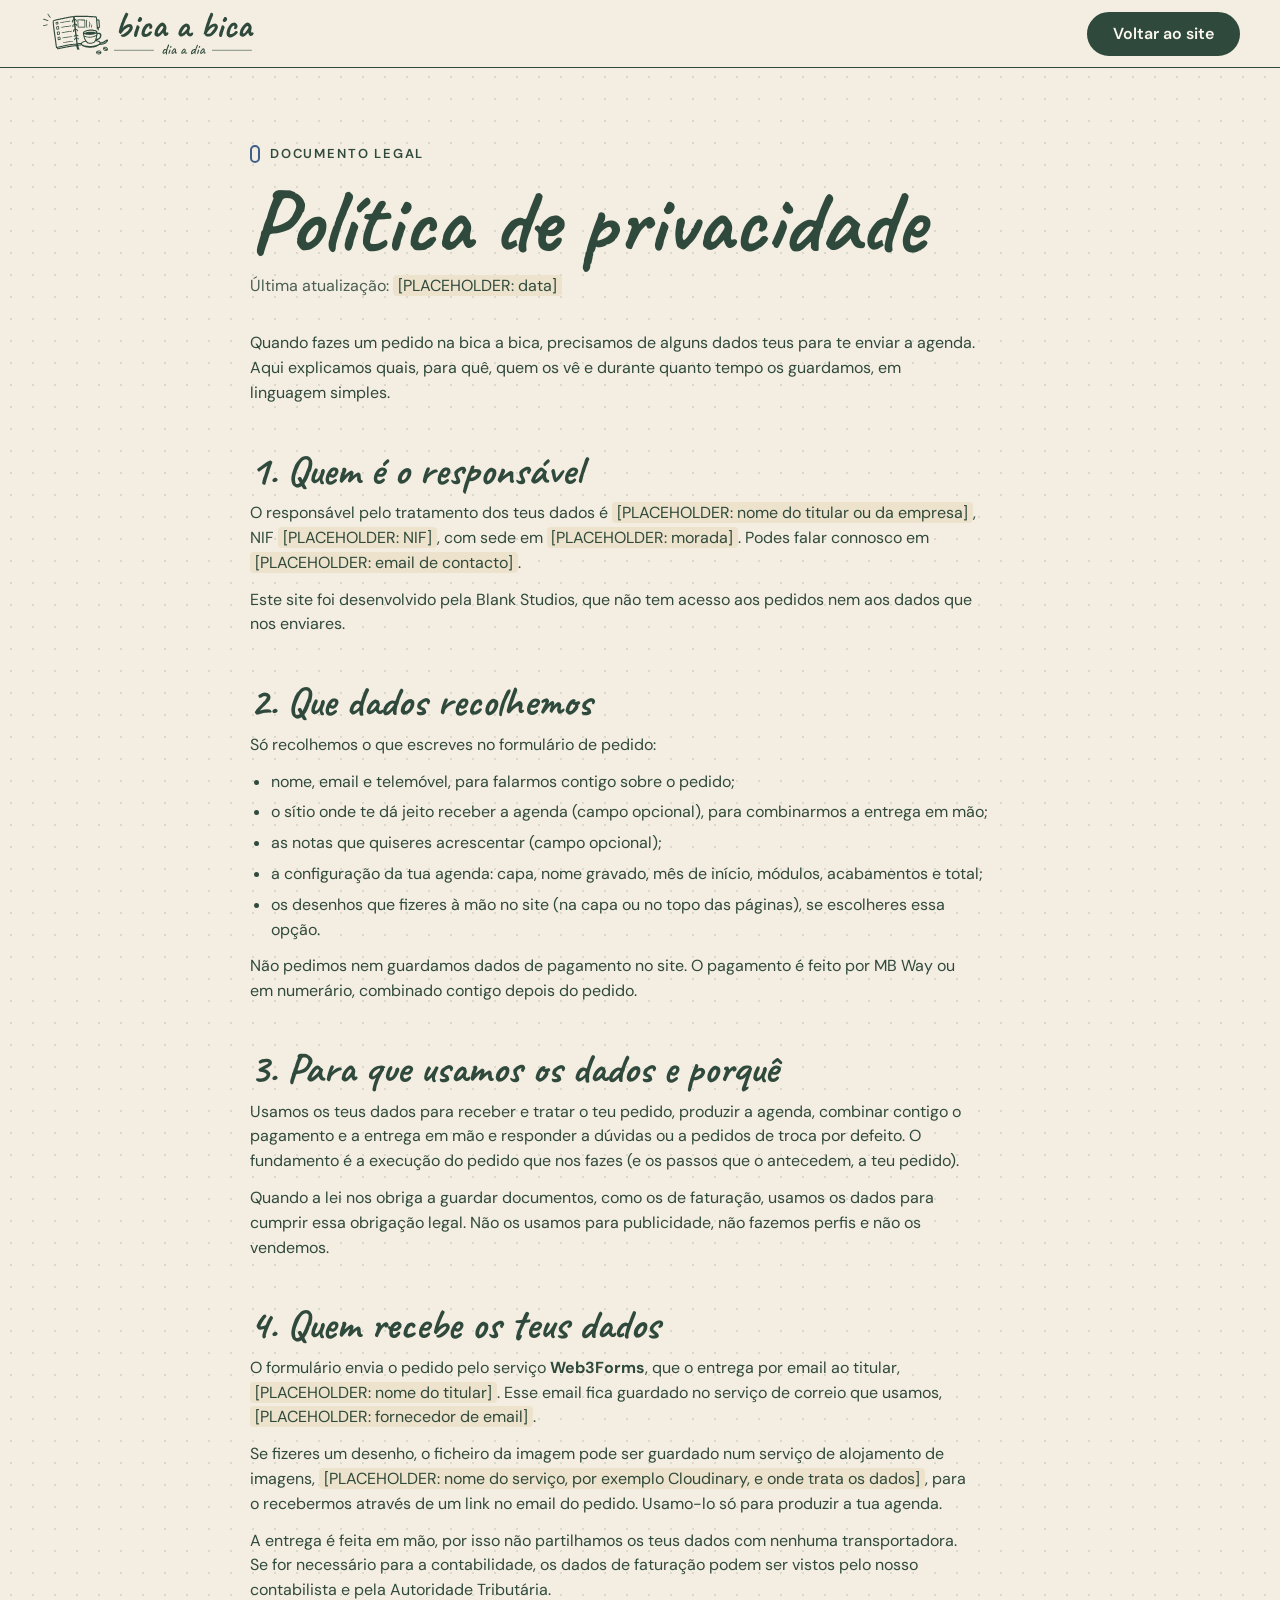
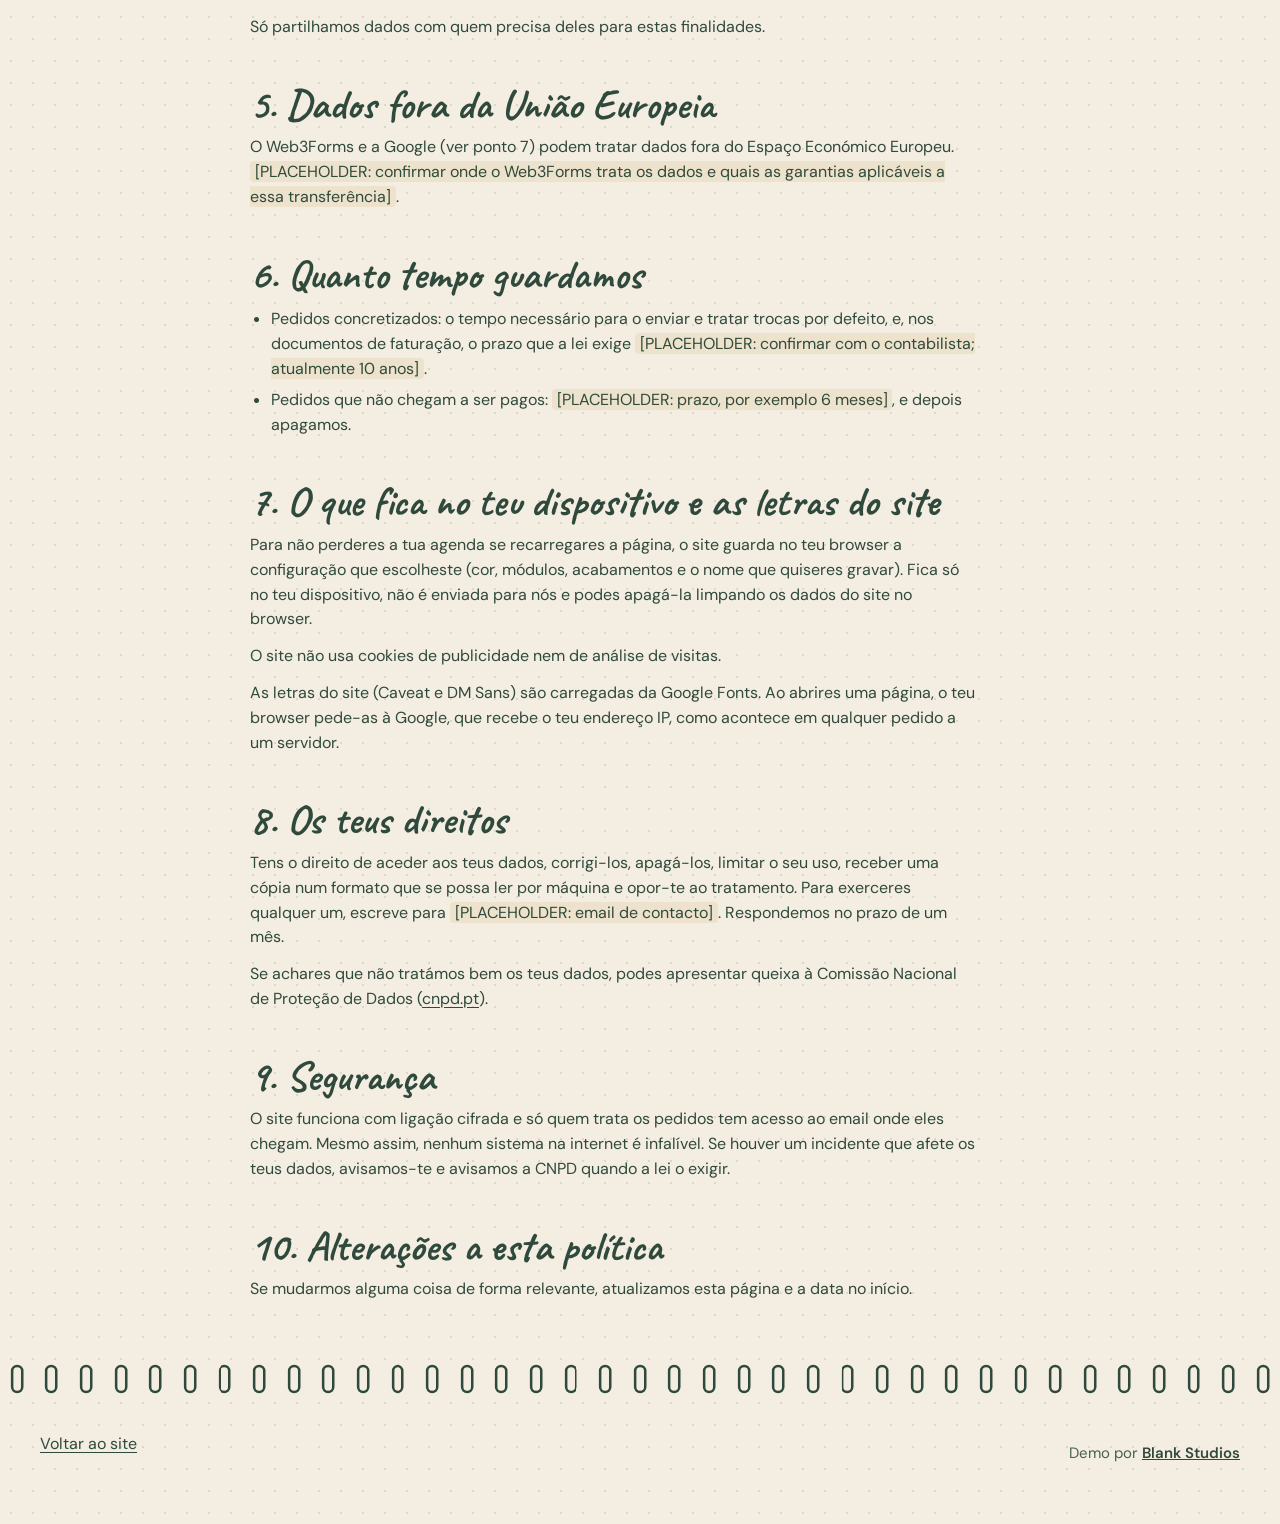
==== commit 801be00b: "Preçário atualizado: agenda semanal/diária/recarga, pasta transparente, entrega em mão, MB Way ou nu" ====
--- a/privacidade.html
+++ b/privacidade.html
@@ -37,21 +37,21 @@
     <p>Só recolhemos o que escreves no formulário de pedido:</p>
     <ul>
       <li>nome, email e telemóvel, para falarmos contigo sobre o pedido;</li>
-      <li>morada, código postal e localidade, para o envio;</li>
+      <li>o sítio onde te dá jeito receber a agenda (campo opcional), para combinarmos a entrega em mão;</li>
       <li>as notas que quiseres acrescentar (campo opcional);</li>
       <li>a configuração da tua agenda: capa, nome gravado, mês de início, módulos, acabamentos e total;</li>
       <li>os desenhos que fizeres à mão no site (na capa ou no topo das páginas), se escolheres essa opção.</li>
     </ul>
-    <p>Não pedimos nem guardamos dados de pagamento no site. O pagamento é feito por MB Way ou transferência, depois de receberes os dados por email.</p>
+    <p>Não pedimos nem guardamos dados de pagamento no site. O pagamento é feito por MB Way ou em numerário, combinado contigo depois do pedido.</p>
 
     <h2>3. Para que usamos os dados e porquê</h2>
-    <p>Usamos os teus dados para receber e tratar o teu pedido, produzir e enviar a agenda, enviar-te os dados de pagamento e responder a dúvidas ou a pedidos de troca por defeito. O fundamento é a execução do pedido que nos fazes (e os passos que o antecedem, a teu pedido).</p>
+    <p>Usamos os teus dados para receber e tratar o teu pedido, produzir a agenda, combinar contigo o pagamento e a entrega em mão e responder a dúvidas ou a pedidos de troca por defeito. O fundamento é a execução do pedido que nos fazes (e os passos que o antecedem, a teu pedido).</p>
     <p>Quando a lei nos obriga a guardar documentos, como os de faturação, usamos os dados para cumprir essa obrigação legal. Não os usamos para publicidade, não fazemos perfis e não os vendemos.</p>
 
     <h2>4. Quem recebe os teus dados</h2>
     <p>O formulário envia o pedido pelo serviço <strong>Web3Forms</strong>, que o entrega por email ao titular, <mark class="ph">[PLACEHOLDER: nome do titular]</mark>. Esse email fica guardado no serviço de correio que usamos, <mark class="ph">[PLACEHOLDER: fornecedor de email]</mark>.</p>
     <p>Se fizeres um desenho, o ficheiro da imagem pode ser guardado num serviço de alojamento de imagens, <mark class="ph">[PLACEHOLDER: nome do serviço, por exemplo Cloudinary, e onde trata os dados]</mark>, para o recebermos através de um link no email do pedido. Usamo-lo só para produzir a tua agenda.</p>
-    <p>Para entregar a encomenda, partilhamos o nome, a morada e o telemóvel com os CTT. Se for necessário para a contabilidade, os dados de faturação podem ser vistos pelo nosso contabilista e pela Autoridade Tributária.</p>
+    <p>A entrega é feita em mão, por isso não partilhamos os teus dados com nenhuma transportadora. Se for necessário para a contabilidade, os dados de faturação podem ser vistos pelo nosso contabilista e pela Autoridade Tributária.</p>
     <p>Só partilhamos dados com quem precisa deles para estas finalidades.</p>
 
     <h2>5. Dados fora da União Europeia</h2>
--- a/styles.css
+++ b/styles.css
@@ -100,10 +100,12 @@
 .tagline svg { width: 28px; height: 28px; flex: none; fill: none; stroke: var(--deep); stroke-width: 1.8; stroke-linecap: round; stroke-linejoin: round; }
 .cta-row { display: flex; flex-wrap: wrap; gap: 12px; }
 .hero__stage { display: grid; gap: 10px; justify-items: center; }
-.hero__swatches { display: flex; gap: 4px; }
+.hero__swatches { display: flex; flex-wrap: wrap; justify-content: center; gap: 0 4px; }
+.hero__stage, .hero__copy { min-width: 0; }
 .dot { width: 44px; height: 44px; padding: 0; border: 0; background: none; position: relative; border-radius: 50%; }
 .dot::before { content: ""; position: absolute; inset: 7px; border-radius: 50%; background: var(--c); border: 1.5px solid var(--ink); transition: transform .15s; }
-.dot--flor::before, .swatch__dot--flor { background-image: radial-gradient(#F4EDE1 1.7px, transparent 2.1px); background-size: 9px 9px; }
+.dot--flowers::before, .swatch__dot--flowers { background-image: radial-gradient(#F4EDE1 1.7px, transparent 2.1px); background-size: 9px 9px; }
+.dot--azulejo::before, .swatch__dot--azulejo { background-image: repeating-linear-gradient(45deg, #3E5F8A 0 1.4px, transparent 1.4px 7px), repeating-linear-gradient(-45deg, #3E5F8A 0 1.4px, transparent 1.4px 7px); }
 .dot:hover::before { transform: scale(1.12); }
 .dot[aria-pressed="true"]::before { box-shadow: 0 0 0 3px var(--bg), 0 0 0 5px var(--ink); }
 .hero__art { position: relative; width: 100%; max-width: 500px; margin-inline: auto; aspect-ratio: 1 / 1.08; display: grid; place-items: center; overflow: clip; }
@@ -166,6 +168,8 @@
 .panel { background: var(--paper); border: 1.5px solid var(--ink); border-radius: var(--radius); padding: clamp(20px, 3vw, 36px); display: grid; gap: 28px; }
 .panel__title { font-size: clamp(2.2rem, 4vw, 3.2rem); outline-offset: 6px; }
 .mode { display: grid; grid-template-columns: 1fr 1fr; padding: 4px; background: var(--soft); border-radius: 999px; gap: 4px; }
+.mode--3 { grid-template-columns: repeat(3, 1fr); border-radius: 28px; }
+.mode--3 .mode__btn { padding: 6px 10px; line-height: 1.15; min-height: 52px; }
 .mode__btn { min-height: 48px; border: 0; border-radius: 999px; background: transparent; font-weight: 600; transition: background-color .2s, color .2s; }
 .mode__btn[aria-pressed="true"] { background: var(--ink); color: var(--paper); }
 .mode__btn[aria-pressed="false"]:hover { background: rgba(47, 74, 60, .1); }
@@ -244,6 +248,8 @@
 .agenda .cover { fill: var(--cover); stroke: transparent; stroke-width: 2; transition: fill .35s, stroke .35s; }
 .agenda .flowers { opacity: 0; transition: opacity .35s; }
 .agenda .flowers.on { opacity: 1; }
+.agenda .tiles { opacity: 0; transition: opacity .35s; }
+.agenda .tiles.on { opacity: 1; }
 .agenda .spine { fill: var(--spine); transition: fill .35s; }
 .agenda .crease { stroke: rgba(0, 0, 0, .22); stroke-width: 1.5; fill: none; }
 .agenda .pages { fill: #FFFFFF; stroke: #E3D9C6; stroke-width: 1.5; }
@@ -273,7 +279,7 @@
 .agenda .tab { transition: transform .5s cubic-bezier(.2, .9, .25, 1), opacity .3s; }
 .agenda .tab text { font: 700 23px var(--font-display); }
 .agenda.is-refill .cover { fill: transparent; stroke: var(--ink); stroke-dasharray: 9 8; }
-.agenda.is-refill .spine, .agenda.is-refill .crease, .agenda.is-refill .plaque, .agenda.is-refill .flowers, .agenda.is-refill .name { opacity: 0; }
+.agenda.is-refill .spine, .agenda.is-refill .crease, .agenda.is-refill .plaque, .agenda.is-refill .flowers, .agenda.is-refill .tiles, .agenda.is-refill .name { opacity: 0; }
 .agenda.is-refill .refill-label { opacity: 1; }
 
 /* ---------- Conjuntos ---------- */
@@ -328,6 +334,12 @@
 .footer__credit { font-size: 0.9375rem; color: var(--muted); }
 .footer__credit a { color: var(--ink); font-weight: 600; }
 
+/* ---------- Módulos incluídos e seletor de ano ---------- */
+.incl { display: grid; gap: 8px; padding: 14px 16px; background: var(--bg); border-radius: 16px; }
+.incl__item { display: flex; align-items: center; gap: 12px; }
+.incl__item .opt__desc { display: block; }
+.months--years { grid-template-columns: repeat(2, minmax(0, 120px)); }
+
 /* ---------- Desenho à mão ---------- */
 .sr { position: absolute; width: 1px; height: 1px; margin: -1px; padding: 0; overflow: hidden; clip: rect(0 0 0 0); white-space: nowrap; border: 0; }
 .agenda .art { transition: opacity .3s; }
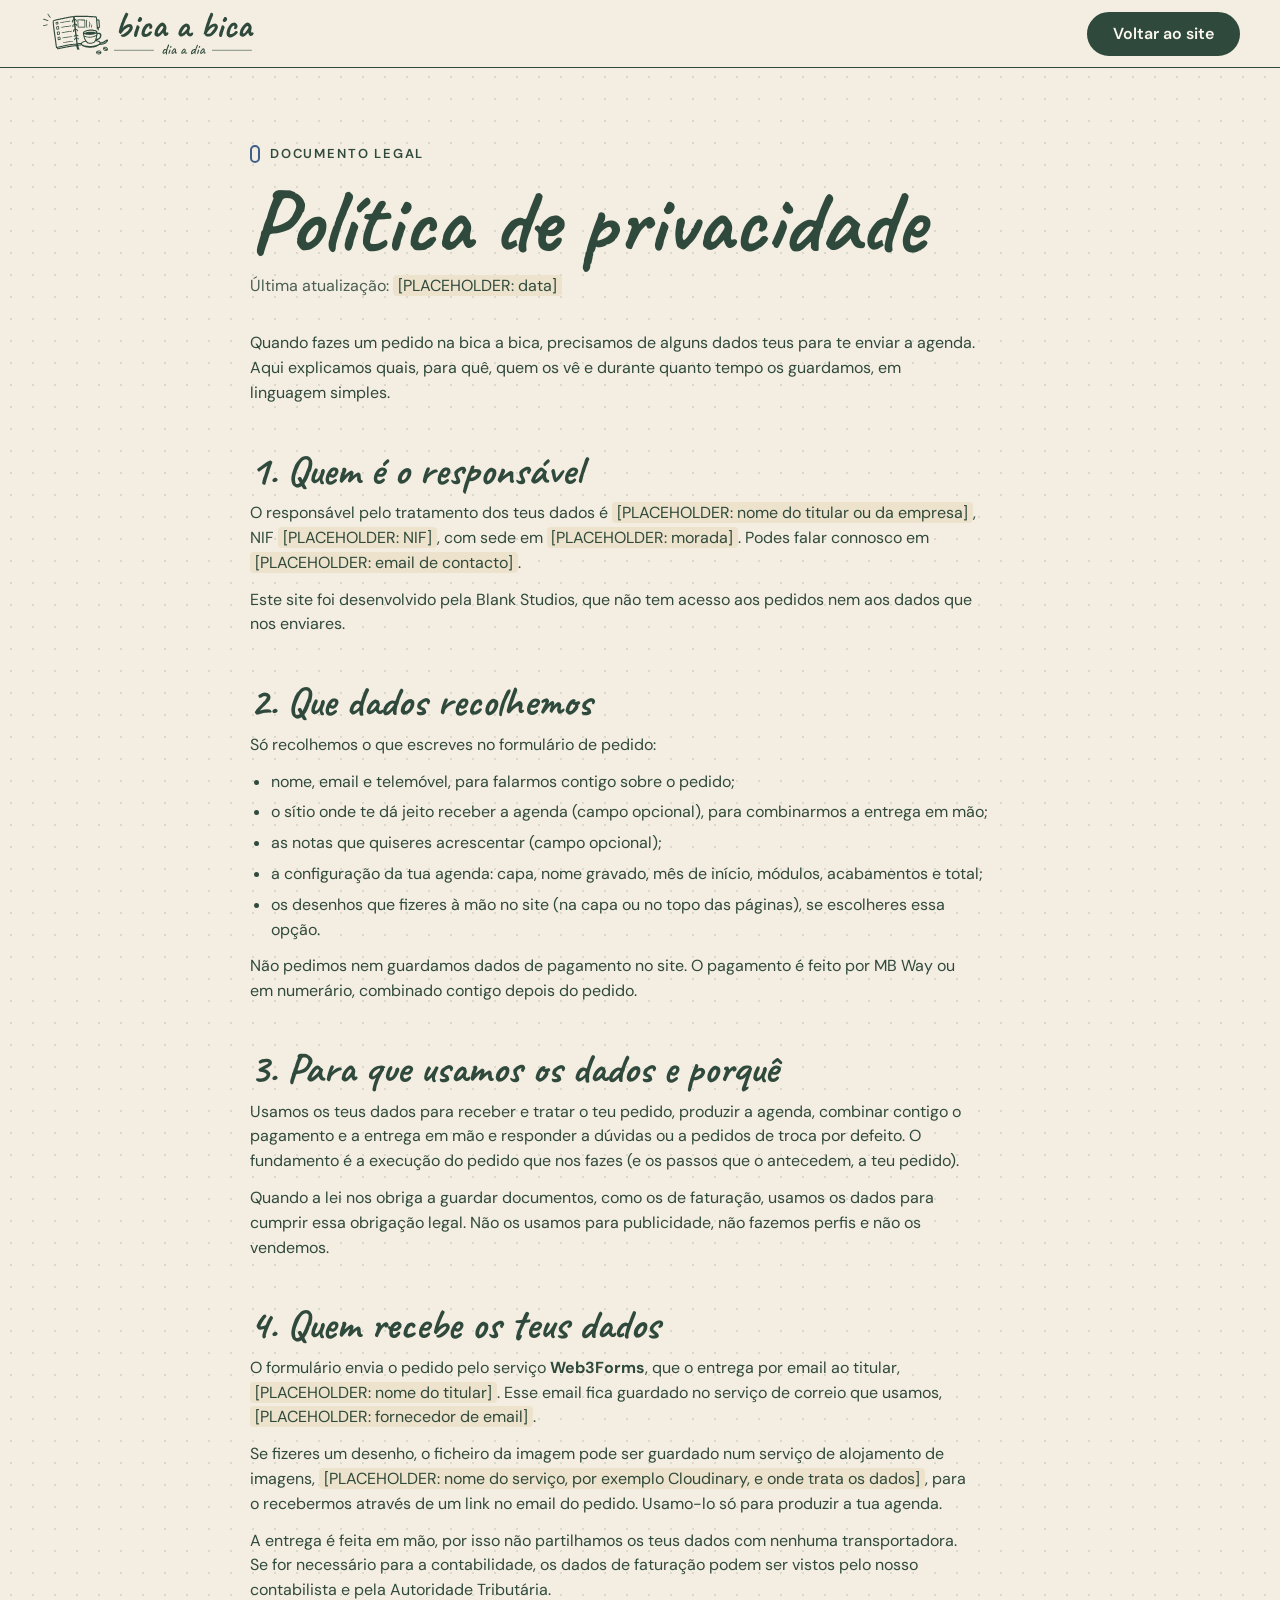
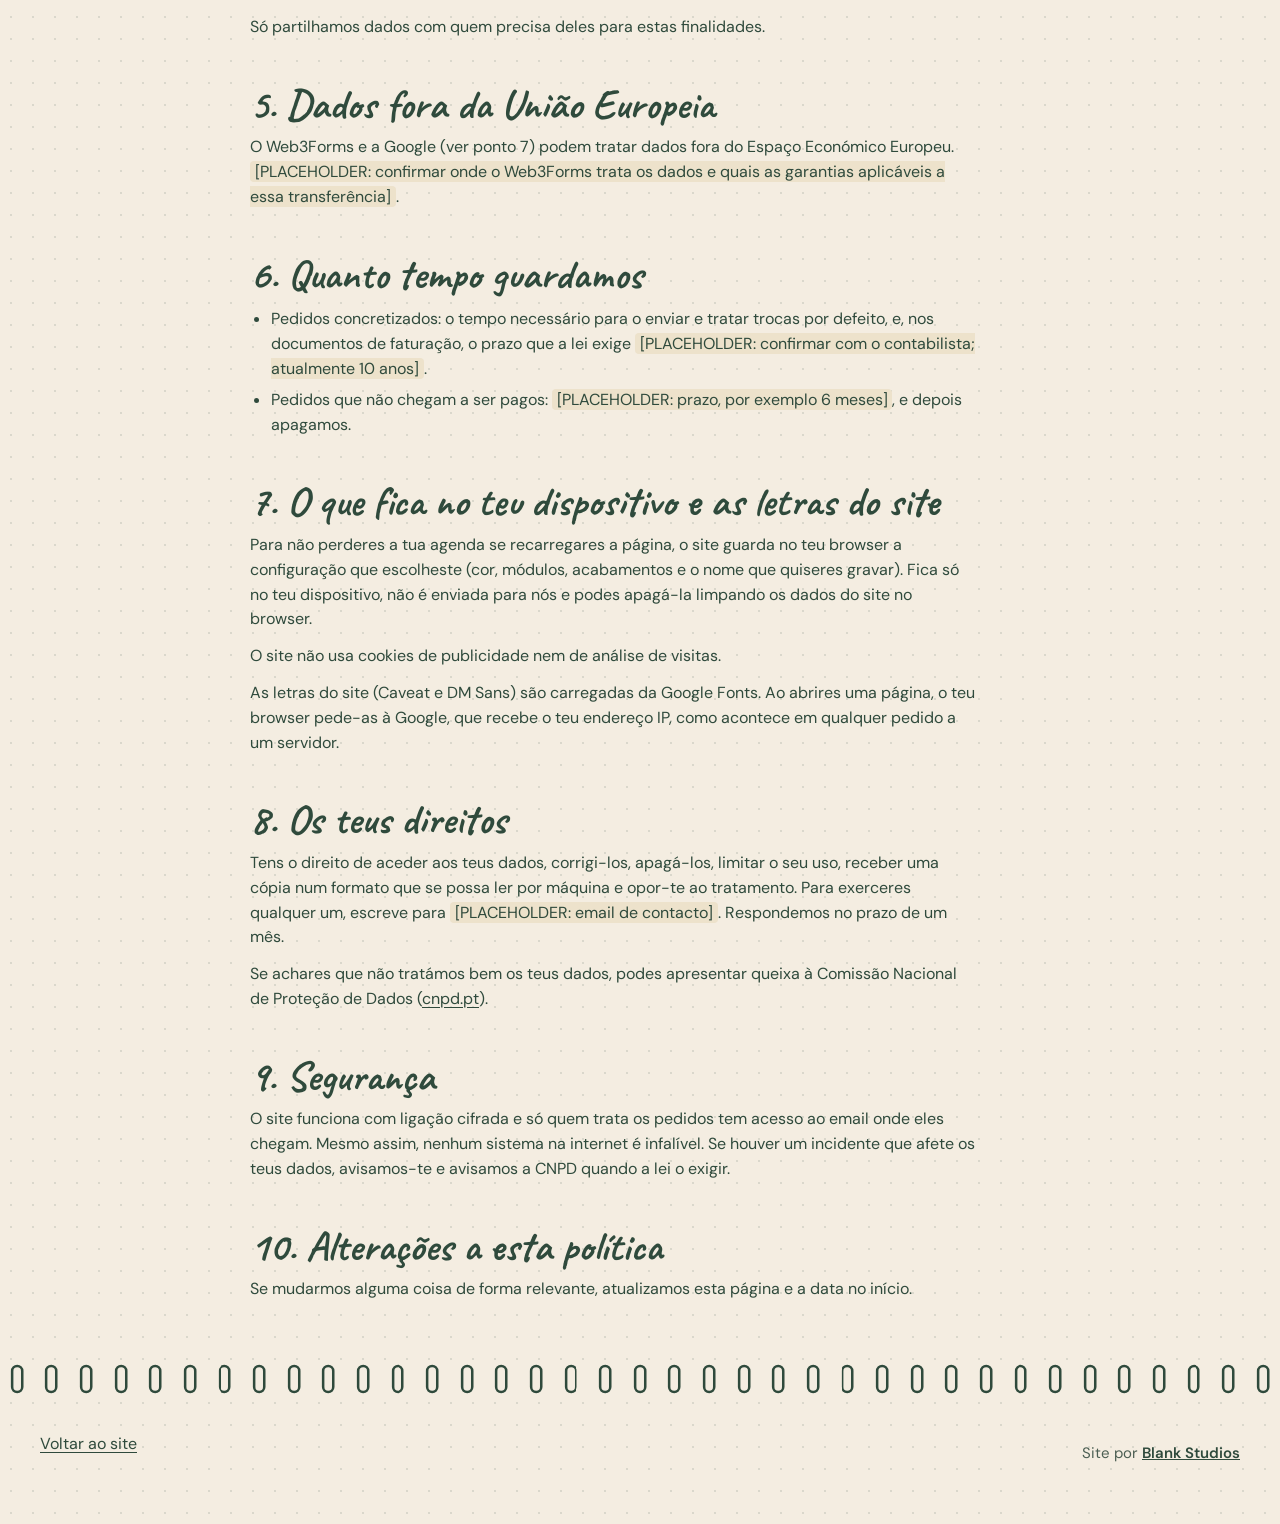
==== commit 8859f36c: "Rodapé: 'Site por Blank Studios' (já não é demo) Co-Authored-By: Claude Sonnet 5.5 <noreply@anthropi" ====
--- a/privacidade.html
+++ b/privacidade.html
@@ -82,7 +82,7 @@
   <footer class="footer">
     <div class="wrap footer__in" style="grid-template-columns:1fr auto">
       <a class="link" href="index.html">Voltar ao site</a>
-      <p class="footer__credit">Demo por <a href="https://blankstudios.pt" target="_blank" rel="noopener">Blank Studios</a></p>
+      <p class="footer__credit">Site por <a href="https://blankstudios.pt" target="_blank" rel="noopener">Blank Studios</a></p>
     </div>
   </footer>
 </body>
--- a/styles.css
+++ b/styles.css
@@ -462,3 +462,26 @@
   .marquee ul { flex-wrap: wrap; justify-content: center; row-gap: 8px; }
   .marquee ul[aria-hidden="true"] { display: none; }
 }
+
+/* Novidade sazonal (recargas de Natal) */
+.xmas-wrap { --focus: #fff; margin-block: clamp(24px, 5vw, 56px); }
+.xmas { color: var(--paper); padding: clamp(24px, 4vw, 40px); border: 2px dashed var(--accent); outline: 6px solid var(--ink); outline-offset: -2px; border-radius: 24px; background: var(--ink); display: grid; gap: 14px; justify-items: start; }
+.xmas .kicker::before { border-color: var(--accent); }
+.xmas h3 { margin: 0; font: 700 clamp(2.4rem, 6vw, 4rem)/1 var(--font-display); color: var(--paper); }
+.xmas h3 em { font-style: normal; color: var(--accent); }
+.xmas__list { margin: 0; padding-left: 1.2em; list-style: disc; display: grid; gap: 6px; font-size: 1.05rem; }
+.xmas__list li::marker { color: var(--accent); }
+.xmas__buy { margin: 4px 0 8px; display: flex; flex-wrap: wrap; align-items: center; gap: 8px 14px; }
+.xmas__price { background: var(--accent); color: var(--ink); font: 700 1.9rem/1 var(--font-display); padding: 8px 20px; border-radius: 999px; }
+.promo { display: flex; justify-content: center; align-items: center; flex-wrap: wrap; gap: 4px 12px; min-height: 40px; padding: 6px 16px; background: var(--accent); color: var(--ink); text-align: center; text-decoration: none; font-size: .95rem; }
+.promo:hover { background: var(--sky); color: var(--ink); }
+.promo strong { text-transform: uppercase; letter-spacing: .12em; font-size: .78rem; }
+.promo__go { font-weight: 700; text-decoration: underline; text-underline-offset: 3px; }
+@media (min-width: 800px) {
+  .xmas { grid-template-columns: 1.3fr .7fr; column-gap: 48px; align-items: center; }
+  .xmas > .kicker, .xmas > h3, .xmas > .xmas__list { grid-column: 1; }
+  .xmas > .xmas__buy, .xmas > .btn { grid-column: 2; justify-self: center; }
+  .xmas > .xmas__buy { grid-row: 1 / span 3; align-self: center; flex-direction: column; text-align: center; margin: 0; }
+  .xmas > .btn { grid-row: 4; }
+  .xmas__price { font-size: 3.6rem; padding: 14px 34px; }
+}
